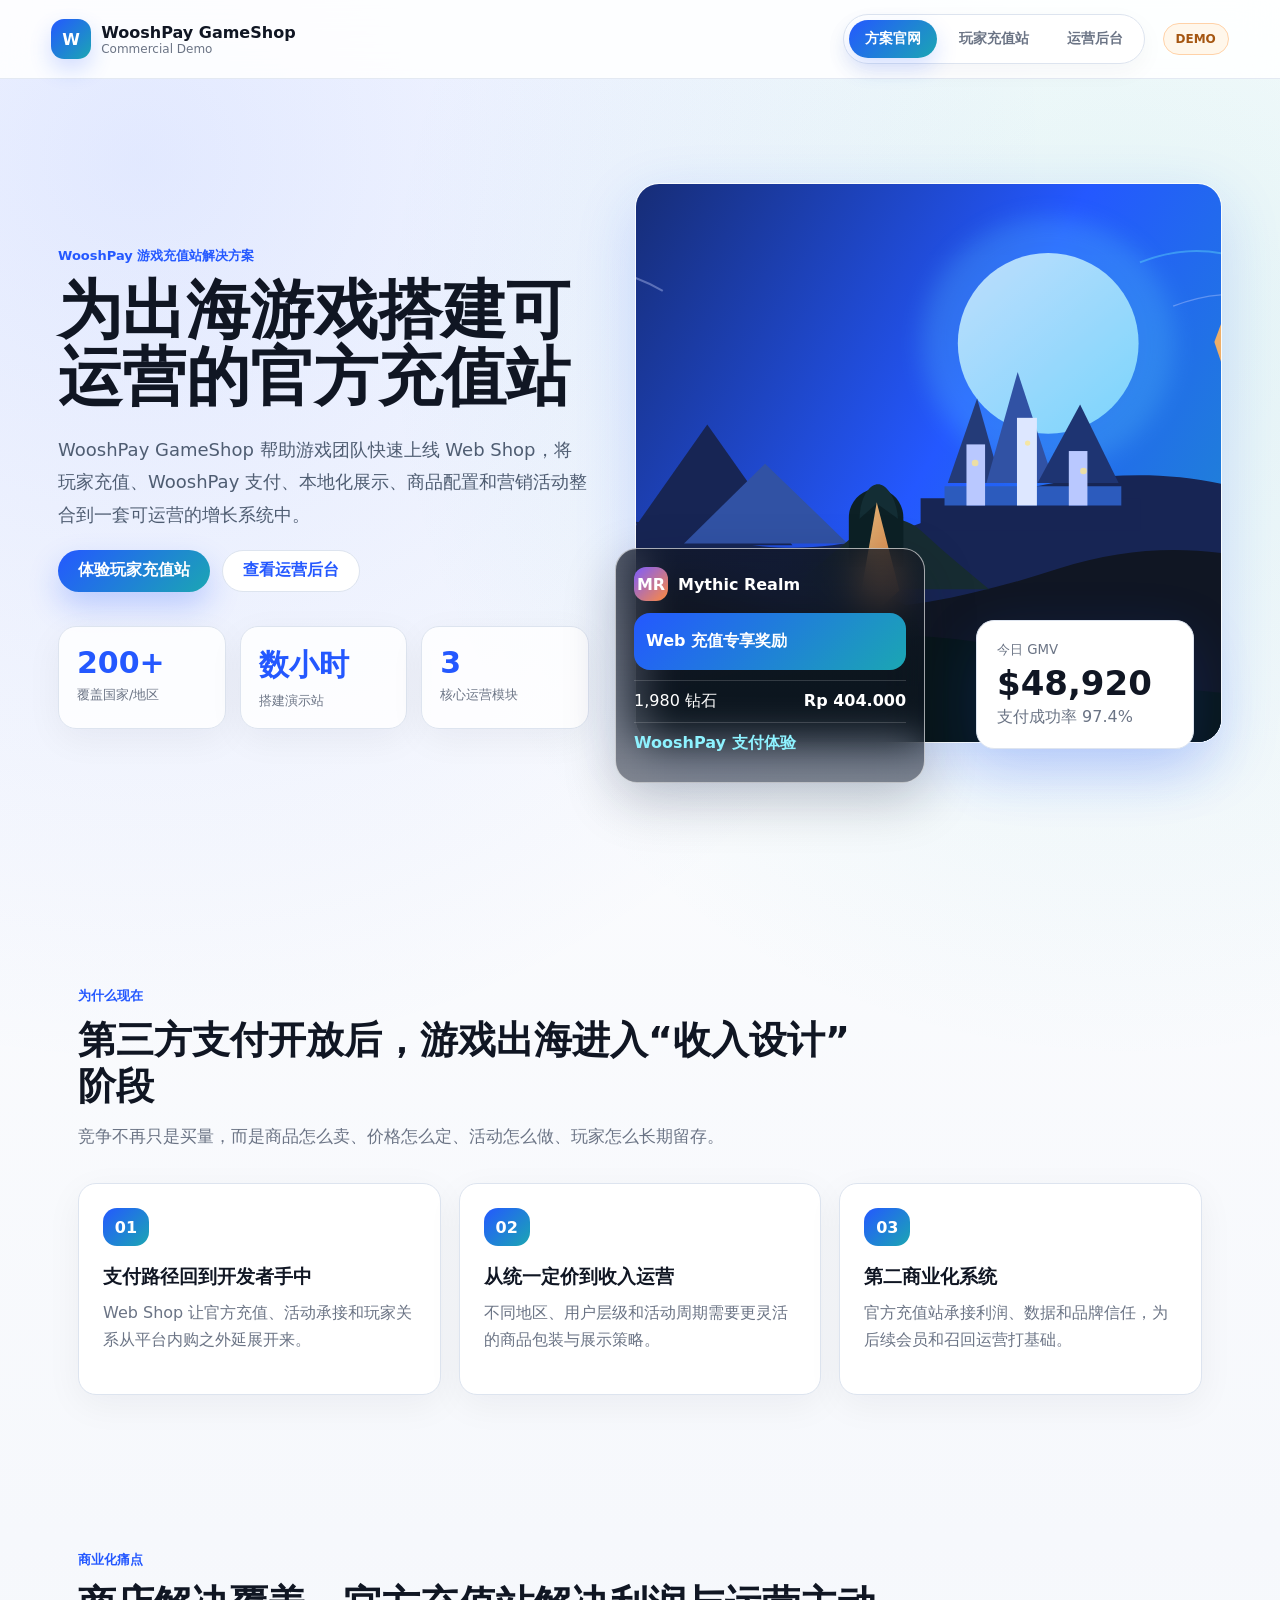
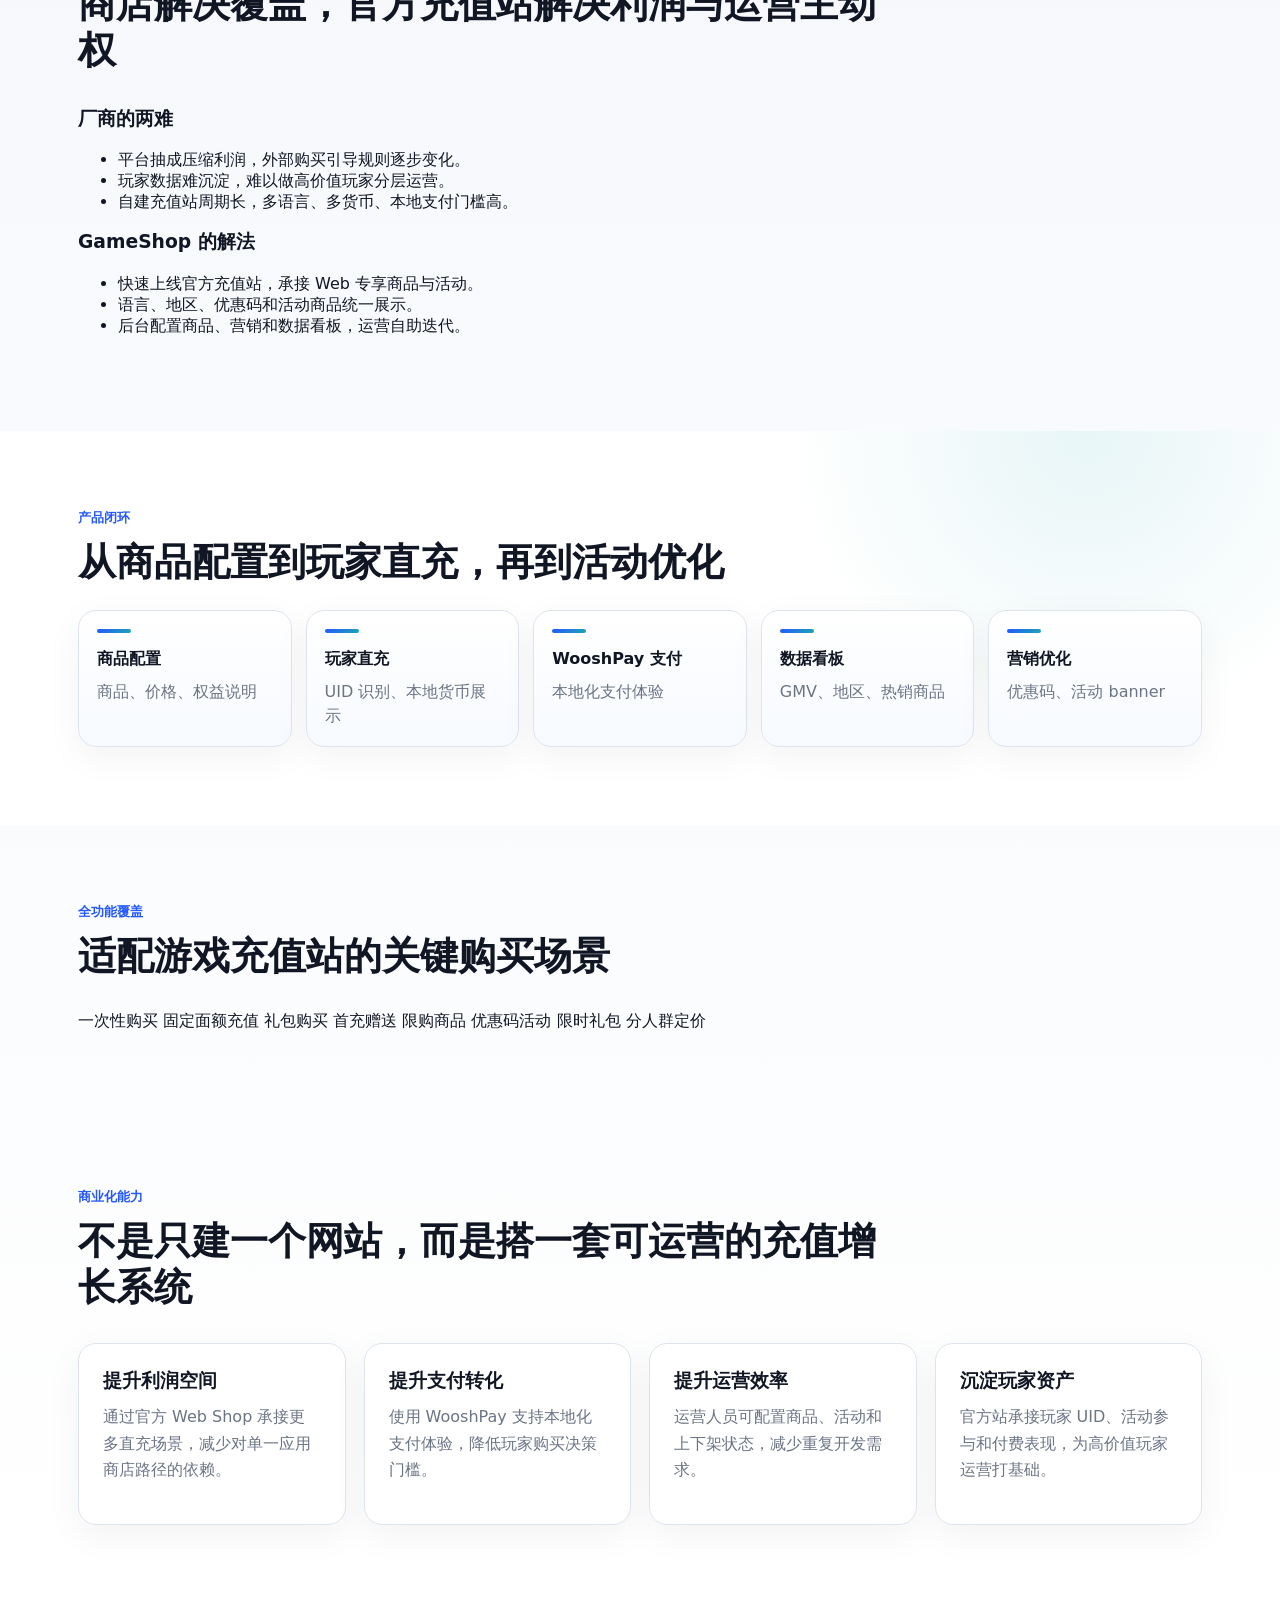
==== index.html @ 9de892be "优化充值站登录结算与后台排版" ====
<!doctype html>
<html lang="zh-CN">
  <head>
    <meta charset="utf-8">
    <meta name="viewport" content="width=device-width, initial-scale=1">
    <title>WooshPay GameShop 商业化 Demo</title>
    <link rel="stylesheet" href="./styles.css?v=lite-v4">
  </head>
  <body>
    <header class="topbar">
      <a class="brand" href="#home" data-view-link="home" aria-label="WooshPay GameShop">
        <span class="brand-mark">W</span>
        <span>
          <strong>WooshPay GameShop</strong>
          <small>Commercial Demo</small>
        </span>
      </a>
      <nav class="main-nav" aria-label="主导航">
        <a href="#home" data-view-link="home">方案官网</a>
        <a href="#shop" data-view-link="shop">玩家充值站</a>
        <a href="#admin" data-view-link="admin">运营后台</a>
      </nav>
      <span class="demo-badge">DEMO</span>
    </header>

    <main>
      <section id="view-home" class="view is-active" aria-labelledby="home-title">
        <section class="hero">
          <div class="hero-copy">
            <p class="eyebrow">WooshPay 游戏充值站解决方案</p>
            <h1 id="home-title">为出海游戏搭建可运营的官方充值站</h1>
            <p class="lead">WooshPay GameShop 帮助游戏团队快速上线 Web Shop，将玩家充值、WooshPay 支付、本地化展示、商品配置和营销活动整合到一套可运营的增长系统中。</p>
            <div class="hero-actions">
              <a class="primary-btn" href="#shop" data-view-link="shop">体验玩家充值站</a>
              <a class="secondary-btn" href="#admin" data-view-link="admin">查看运营后台</a>
            </div>
            <div class="metric-row" aria-label="关键指标">
              <div><strong>200+</strong><span>覆盖国家/地区</span></div>
              <div><strong>数小时</strong><span>搭建演示站</span></div>
              <div><strong>3</strong><span>核心运营模块</span></div>
            </div>
          </div>
          <div class="hero-visual" aria-label="产品预览">
            <img src="./assets/mythic-realm.svg" alt="Mythic Realm 游戏视觉">
            <div class="preview-web-panel">
              <div class="mini-head">
                <span>MR</span>
                <strong>Mythic Realm</strong>
              </div>
              <div class="mini-banner">Web 充值专享奖励</div>
              <div class="mini-product">
                <span>1,980 钻石</span>
                <strong>Rp 404.000</strong>
              </div>
              <div class="mini-pay">WooshPay 支付体验</div>
            </div>
            <div class="preview-panel">
              <small>今日 GMV</small>
              <strong>$48,920</strong>
              <span>支付成功率 97.4%</span>
            </div>
          </div>
        </section>

        <section class="section">
          <div class="section-heading">
            <p class="eyebrow">为什么现在</p>
            <h2>第三方支付开放后，游戏出海进入“收入设计”阶段</h2>
            <p>竞争不再只是买量，而是商品怎么卖、价格怎么定、活动怎么做、玩家怎么长期留存。</p>
          </div>
          <div class="insight-grid">
            <article>
              <span class="icon-box">01</span>
              <h3>支付路径回到开发者手中</h3>
              <p>Web Shop 让官方充值、活动承接和玩家关系从平台内购之外延展开来。</p>
            </article>
            <article>
              <span class="icon-box">02</span>
              <h3>从统一定价到收入运营</h3>
              <p>不同地区、用户层级和活动周期需要更灵活的商品包装与展示策略。</p>
            </article>
            <article>
              <span class="icon-box">03</span>
              <h3>第二商业化系统</h3>
              <p>官方充值站承接利润、数据和品牌信任，为后续会员和召回运营打基础。</p>
            </article>
          </div>
        </section>

        <section class="section problem-solution">
          <div class="section-heading">
            <p class="eyebrow">商业化痛点</p>
            <h2>商店解决覆盖，官方充值站解决利润与运营主动权</h2>
          </div>
          <div class="two-col-list">
            <article>
              <h3>厂商的两难</h3>
              <ul>
                <li>平台抽成压缩利润，外部购买引导规则逐步变化。</li>
                <li>玩家数据难沉淀，难以做高价值玩家分层运营。</li>
                <li>自建充值站周期长，多语言、多货币、本地支付门槛高。</li>
              </ul>
            </article>
            <article>
              <h3>GameShop 的解法</h3>
              <ul>
                <li>快速上线官方充值站，承接 Web 专享商品与活动。</li>
                <li>语言、地区、优惠码和活动商品统一展示。</li>
                <li>后台配置商品、营销和数据看板，运营自助迭代。</li>
              </ul>
            </article>
          </div>
        </section>

        <section class="section band">
          <div class="section-heading compact">
            <p class="eyebrow">产品闭环</p>
            <h2>从商品配置到玩家直充，再到活动优化</h2>
          </div>
          <div class="loop">
            <div><strong>商品配置</strong><span>商品、价格、权益说明</span></div>
            <div><strong>玩家直充</strong><span>UID 识别、本地货币展示</span></div>
            <div><strong>WooshPay 支付</strong><span>本地化支付体验</span></div>
            <div><strong>数据看板</strong><span>GMV、地区、热销商品</span></div>
            <div><strong>营销优化</strong><span>优惠码、活动 banner</span></div>
          </div>
        </section>

        <section class="section">
          <div class="section-heading">
            <p class="eyebrow">全功能覆盖</p>
            <h2>适配游戏充值站的关键购买场景</h2>
          </div>
          <div class="scenario-grid">
            <span>一次性购买</span>
            <span>固定面额充值</span>
            <span>礼包购买</span>
            <span>首充赠送</span>
            <span>限购商品</span>
            <span>优惠码活动</span>
            <span>限时礼包</span>
            <span>分人群定价</span>
          </div>
        </section>

        <section class="section">
          <div class="section-heading">
            <p class="eyebrow">商业化能力</p>
            <h2>不是只建一个网站，而是搭一套可运营的充值增长系统</h2>
          </div>
          <div class="capability-grid">
            <article>
              <h3>提升利润空间</h3>
              <p>通过官方 Web Shop 承接更多直充场景，减少对单一应用商店路径的依赖。</p>
            </article>
            <article>
              <h3>提升支付转化</h3>
              <p>使用 WooshPay 支持本地化支付体验，降低玩家购买决策门槛。</p>
            </article>
            <article>
              <h3>提升运营效率</h3>
              <p>运营人员可配置商品、活动和上下架状态，减少重复开发需求。</p>
            </article>
            <article>
              <h3>沉淀玩家资产</h3>
              <p>官方站承接玩家 UID、活动参与和付费表现，为高价值玩家运营打基础。</p>
            </article>
          </div>
        </section>
      </section>

      <section id="view-shop" class="view" aria-labelledby="shop-title">
        <section class="shop-stage web-shop-stage">
          <div class="web-shop">
            <header class="shop-top web-shop-top">
              <div class="game-id">
                <span>MR</span>
                <div><strong>Mythic Realm</strong><small>官方充值中心 · Official Store</small></div>
              </div>
              <div class="shop-controls" aria-label="充值站设置">
                <label>
                  <span>语言</span>
                  <select id="language-select" aria-label="language">
                    <option value="en">English</option>
                    <option value="zh">简体中文</option>
                    <option value="th">ภาษาไทย</option>
                    <option value="ar">العربية</option>
                    <option value="es">Español</option>
                    <option value="pt">Português</option>
                  </select>
                </label>
                <label>
                  <span>国家/地区</span>
                  <select id="region-select" aria-label="region">
                    <option value="US">🇺🇸 United States · USD</option>
                    <option value="BR">🇧🇷 Brazil · BRL</option>
                    <option value="ID">🇮🇩 Indonesia · IDR</option>
                    <option value="SA">🇸🇦 Saudi Arabia · SAR</option>
                    <option value="TH">🇹🇭 Thailand · THB</option>
                    <option value="EU">🇪🇺 Germany (EU) · EUR</option>
                  </select>
                </label>
              </div>
              <button class="login-button" type="button" id="login-button">玩家登录</button>
            </header>

            <div class="shop-layout">
              <div class="shop-main">
                <section class="game-banner web-game-banner">
                  <img src="./assets/mythic-realm.svg" alt="Mythic Realm 活动视觉">
                  <div>
                    <span>WEB EXCLUSIVE</span>
                    <h1 id="shop-title">官方充值站，支持当地货币与充值好礼</h1>
                    <p>选择国家后自动展示当地货币，使用 WooshPay 完成支付，固定充值档位、首充赠送和限时礼包统一结算。</p>
                  </div>
                </section>

                <section class="shop-value-strip" aria-label="充值站能力">
                  <div>
                    <strong>当地货币展示</strong>
                    <span id="pricing-note">ID · IDR</span>
                  </div>
                  <div>
                    <strong>精选商品包装</strong>
                    <span>固定面额 · 首充赠送 · 限时礼包</span>
                  </div>
                  <div>
                    <strong>WooshPay Checkout</strong>
                    <span>优惠码与订单摘要实时联动</span>
                  </div>
                </section>

                <section class="catalog-section catalog-section-lite">
                  <div class="shop-section-head">
                    <div>
                      <h2>精选充值商品</h2>
                      <p>先展示最适合商业化验证的商品类型：固定面额充值、首充赠送和限时礼包。</p>
                    </div>
                    <span>国家切换后价格实时换算</span>
                  </div>
                  <div id="shop-products" class="catalog-groups"></div>
                </section>
              </div>

              <aside class="checkout-sidebar">
                <section class="player-panel" aria-label="玩家信息">
                  <div class="shop-section-head">
                    <h2>玩家 ID / 游戏 UID</h2>
                    <span id="player-status">未登录</span>
                  </div>
                  <div class="player-row">
                    <input id="uid" value="MR-2048-7761" aria-label="玩家 ID / 游戏 UID">
                    <button type="button" id="sidebar-login-button">登录</button>
                  </div>
                  <p>登录后再进入结算，玩家 UID 用于游戏侧发货和订单归因。</p>
                </section>

                <section class="coupon-panel" aria-label="优惠码">
                  <div class="shop-section-head">
                    <h2>优惠码</h2>
                    <span id="coupon-status">WOOSH10 可用</span>
                  </div>
                  <div class="coupon-row">
                    <input id="coupon-code" value="WOOSH10" aria-label="优惠码">
                    <button type="button" id="apply-coupon">应用</button>
                  </div>
                  <div class="coupon-chips" id="coupon-chips"></div>
                </section>

                <section class="redeem-panel" aria-label="兑换码 / 充值卡">
                  <div class="shop-section-head">
                    <h2>兑换码 / 充值卡</h2>
                    <span id="redeem-status">可选</span>
                  </div>
                  <div class="redeem-row">
                    <input id="redeem-code" value="" placeholder="GIFT300 / VIP7 / SKIN2026" aria-label="兑换码 / 充值卡">
                    <button type="button" id="apply-redeem">立即兑换</button>
                  </div>
                  <p id="redeem-message">兑换码独立发放权益，不影响当前订单折扣。</p>
                </section>

                <section class="checkout-box">
                  <div class="checkout-title">
                    <h2>订单摘要</h2>
                    <span>Powered by WooshPay</span>
                  </div>
                  <div class="checkout-summary" aria-label="订单摘要">
                    <p><span>当前商品</span><strong id="summary-product">600 钻石</strong></p>
                    <p><span>商品金额</span><strong id="summary-subtotal">Rp 135.000</strong></p>
                    <p><span>活动优惠</span><strong id="summary-discount">- Rp 13.500</strong></p>
                    <p class="summary-total"><span>应付金额</span><strong id="summary-total">Rp 121.500</strong></p>
                  </div>
                  <button class="pay-now-button" type="button" id="pay-button">Buy Now</button>
                  <p>由 WooshPay 提供支付体验，到账权益以游戏侧发放结果为准。</p>
                </section>

                <section class="shop-notes web-shop-notes">
                  <p class="eyebrow">Global Web Shop</p>
                  <ul class="clean-list">
                    <li><strong>语言展示：</strong>语言切换用于演示本地化入口，不影响支付流程。</li>
                    <li><strong>地区与货币：</strong>国家/地区决定商品与订单摘要中的展示货币。</li>
                    <li><strong>权益发放：</strong>实际到账以游戏侧商品体系或发货接口为准。</li>
                  </ul>
                </section>
              </aside>
            </div>
          </div>
        </section>
      </section>

      <section id="view-admin" class="view" aria-labelledby="admin-title">
        <section class="console">
          <aside class="console-nav">
            <p>Operations</p>
            <button type="button" class="is-active" data-admin-tab="dashboard">数据看板</button>
            <button type="button" data-admin-tab="products">商品</button>
            <button type="button" data-admin-tab="marketing">营销中心</button>
          </aside>
          <div class="console-main">
            <header class="console-head">
              <div>
                <h1 id="admin-title">WooshPay GameShop Console</h1>
                <p>Mythic Realm · 官方充值站 · 零代码运营</p>
              </div>
              <span class="status-dot">系统正常</span>
            </header>

            <section class="admin-tab is-active" data-admin-panel="dashboard">
              <div class="kpi-grid">
                <article><span>今日流水 GMV</span><strong id="kpi-gmv">$48,920</strong><small id="kpi-gmv-note">含当前模拟订单</small></article>
                <article><span>今日订单数</span><strong id="kpi-orders">3,184</strong><small>玩家直充订单</small></article>
                <article><span>支付成功率</span><strong id="kpi-success">97.4%</strong><small>WooshPay 体验</small></article>
                <article><span>ARPPU</span><strong id="kpi-arppu">$15.36</strong><small>近 24 小时</small></article>
              </div>
              <div class="dashboard-grid">
                <article class="chart-card">
                  <div class="card-title-row">
                    <h3>近 7 日流水趋势</h3>
                    <span>单位：USD</span>
                  </div>
                  <div class="bar-chart" id="revenue-chart" aria-label="近 7 日流水趋势"></div>
                  <div class="revenue-summary" id="revenue-summary" aria-label="近 7 日流水摘要"></div>
                  <p class="chart-caption">横轴为自然日，纵轴为当日流水规模。</p>
                </article>
                <article class="chart-card">
                  <h3>地区流水占比</h3>
                  <div class="region-list" id="region-list"></div>
                </article>
                <article class="chart-card">
                  <h3>热销商品</h3>
                  <div class="data-table compact-table" id="top-products" aria-label="热销商品"></div>
                </article>
                <article class="chart-card">
                  <h3>支付成功率监控</h3>
                  <div class="data-table success-table" id="success-monitor" aria-label="支付成功率监控"></div>
                </article>
              </div>
              <article class="chart-card order-feed">
                <h3>最近订单</h3>
                <div id="order-feed"></div>
              </article>
            </section>

            <section class="admin-tab" data-admin-panel="products">
              <div class="panel-title">
                <div>
                  <h2>商品</h2>
                  <p>配置玩家充值站展示的商品、价格、权益说明和上下架状态。</p>
                </div>
                <button class="primary-btn small" type="button" id="add-product">添加商品</button>
              </div>
              <div class="product-admin">
                <div class="product-table" role="table" aria-label="商品列表">
                  <div class="table-row table-head" role="row">
                    <span>商品</span><span>价格与赠送</span><span>权益与发放</span><span>销量</span><span>状态</span><span>操作</span>
                  </div>
                  <div id="product-rows"></div>
                </div>
                <aside class="edit-panel">
                  <p class="eyebrow">商品详情</p>
                  <h3 id="detail-name">600 钻石</h3>
                  <div class="field-grid">
                    <label>展示价格<input id="edit-price" value="$9.99" aria-label="展示价格"></label>
                    <label>商品类型<input id="edit-type" value="钻石" aria-label="商品类型"></label>
                    <label>赠送<input id="edit-bonus" value="额外 +50%" aria-label="赠送"></label>
                    <label>发放方式<input id="edit-delivery" value="游戏侧发货 / API 回调" aria-label="发放方式"></label>
                    <label class="wide">权益说明<input id="benefit-input" value="600 crystals + bonus 50%" aria-label="权益说明"></label>
                  </div>
                  <p class="logic-note">权益说明可在充值站展示；实际发放结果以游戏侧商品体系或发货接口为准。</p>
                  <div class="panel-actions">
                    <button type="button" id="save-product">保存修改</button>
                    <button type="button" id="preview-product">预览玩家站</button>
                    <button type="button" id="toggle-product-status">下架</button>
                  </div>
                </aside>
              </div>
            </section>

            <section class="admin-tab" data-admin-panel="marketing">
              <div class="panel-title">
                <div>
                  <h2>营销中心</h2>
                  <p>管理充值活动、优惠码和活动 Banner。</p>
                </div>
                <button class="primary-btn small" type="button">新建活动</button>
              </div>
              <div class="marketing-grid" id="marketing-grid">
              </div>
              <div class="banner-queue">
                <h3>充值站 Banner 队列</h3>
                <div><span>Web 充值专享奖励</span><b>主推</b></div>
                <div><span>新用户首充 5 折</span><b>次位</b></div>
                <div><span>限时礼包返场</span><b>备用</b></div>
              </div>
            </section>
          </div>
        </section>
      </section>
    </main>

    <div class="product-modal" id="product-modal" aria-hidden="true">
      <div class="modal-panel" role="dialog" aria-modal="true" aria-labelledby="modal-title">
        <button class="close-modal" type="button" aria-label="关闭">×</button>
        <h2 id="modal-title">添加商品</h2>
        <div class="field-grid">
          <label>商品名称<input id="new-product-name" value="新节日礼包" aria-label="商品名称"></label>
          <label>展示价格<input id="new-product-price" value="$19.99" aria-label="展示价格"></label>
          <label>商品类型<input id="new-product-type" value="限时礼包" aria-label="商品类型"></label>
          <label>活动标签<input id="new-product-tag" value="限时" aria-label="活动标签"></label>
          <label class="wide">权益说明<input id="new-product-benefit" value="1,980 💎 + 限定头像框" aria-label="权益说明"></label>
          <label class="wide">发放方式<input id="new-product-delivery" value="游戏侧发货 / API 回调" aria-label="发放方式"></label>
        </div>
        <div class="panel-actions">
          <button type="button" id="save-draft-product">保存草稿</button>
          <button class="primary-btn small" type="button" id="publish-product">上架商品</button>
        </div>
      </div>
    </div>

    <div class="product-modal" id="login-modal" aria-hidden="true">
      <div class="modal-panel login-panel" role="dialog" aria-modal="true" aria-labelledby="login-title">
        <button class="close-modal" type="button" aria-label="关闭" data-close-login>×</button>
        <p class="eyebrow">Player Login</p>
        <h2 id="login-title">登录后继续充值</h2>
        <p class="modal-copy">使用邮箱、手机号或游戏账号完成演示登录；当前版本不连接真实账号系统。</p>
        <label class="login-field">账号
          <input id="login-account" value="player@mythicrealm.com" aria-label="玩家登录账号">
        </label>
        <div class="panel-actions">
          <button type="button" data-close-login>稍后再说</button>
          <button class="primary-btn small" type="button" id="confirm-login">登录并继续</button>
        </div>
      </div>
    </div>

    <div class="product-modal" id="checkout-modal" aria-hidden="true">
      <div class="modal-panel checkout-modal-panel" role="dialog" aria-modal="true" aria-labelledby="checkout-title">
        <button class="close-modal" type="button" aria-label="关闭" data-close-checkout>×</button>
        <p class="eyebrow">WooshPay Checkout</p>
        <h2 id="checkout-title">去结算</h2>
        <div class="checkout-modal-summary">
          <p><span>充值商品</span><strong id="modal-product">980 💎</strong></p>
          <p><span>商品金额</span><strong id="modal-subtotal">$14.99</strong></p>
          <p><span>优惠码</span><strong id="modal-coupon">WOOSH10 · -10%</strong></p>
          <p><span>应付金额</span><strong id="modal-total">$13.49</strong></p>
        </div>
        <div class="payment-head">
          <span id="modal-market">请选择支付方式 · Indonesia</span>
          <strong>成功率实时参考</strong>
        </div>
        <div class="payment-methods" id="payment-methods" aria-label="支付方式"></div>
        <button class="pay-confirm-button" type="button" id="confirm-payment">立即支付</button>
        <p class="secure-note">🔒 256 位加密安全支付 · Powered by WooshPay</p>
      </div>
    </div>

    <div class="product-modal" id="payment-modal" aria-hidden="true">
      <div class="modal-panel receipt-panel" role="dialog" aria-modal="true" aria-labelledby="payment-title">
        <button class="close-modal" type="button" aria-label="关闭" data-close-payment>×</button>
        <p class="eyebrow">WooshPay Checkout</p>
        <h2 id="payment-title">支付成功</h2>
        <div class="receipt-lines">
          <p><span>订单号</span><strong id="receipt-id">WP-0000</strong></p>
          <p><span>玩家 UID</span><strong id="receipt-uid">MR-2048-7761</strong></p>
          <p><span>充值商品</span><strong id="receipt-product">600 钻石</strong></p>
          <p><span>支付金额</span><strong id="receipt-total">Rp 121.500</strong></p>
          <p><span>到账说明</span><strong id="receipt-benefit">游戏侧发货 / API 回调</strong></p>
        </div>
        <div class="panel-actions">
          <button type="button" data-close-payment>继续逛逛</button>
          <button class="primary-btn small" type="button" id="receipt-admin">查看后台数据</button>
        </div>
      </div>
    </div>
    <script src="./script.js?v=lite-v4"></script>
  </body>
</html>
---- styles.css ----
:root {
  --ink: #101623;
  --muted: #6b7485;
  --subtle: #8b95a7;
  --line: #dde4ef;
  --page: #f6f8fc;
  --paper: #ffffff;
  --blue: #2458ff;
  --cyan: #1ba6b3;
  --violet: #5b5ff7;
  --orange: #ff8a3d;
  --green: #18b476;
  --danger: #ed6a5f;
  --blue-soft: #eef4ff;
  --cyan-soft: #e9f9fb;
  --orange-soft: #fff3e7;
  --radius: 18px;
  --radius-sm: 14px;
  --shadow: 0 10px 36px rgba(18, 28, 45, 0.05);
  --shadow-strong: 0 20px 60px rgba(36, 88, 255, 0.18);
  --gradient: linear-gradient(135deg, var(--blue), var(--cyan));
}

* {
  box-sizing: border-box;
}

html {
  min-width: 320px;
  background:
    radial-gradient(circle at 11% 5%, rgba(36, 88, 255, 0.13), transparent 28%),
    radial-gradient(circle at 88% 10%, rgba(27, 166, 179, 0.12), transparent 24%),
    linear-gradient(180deg, #ffffff 0%, var(--page) 48%, #ffffff 100%);
}

body {
  margin: 0;
  color: var(--ink);
  background: transparent;
  font-family: Inter, ui-sans-serif, system-ui, -apple-system, BlinkMacSystemFont, "Segoe UI", "PingFang SC", "Microsoft YaHei", sans-serif;
  letter-spacing: 0;
}

a {
  color: inherit;
  text-decoration: none;
}

button,
input {
  font: inherit;
  letter-spacing: 0;
}

button {
  cursor: pointer;
}

button:focus-visible,
a:focus-visible,
input:focus-visible {
  outline: 3px solid rgba(36, 88, 255, 0.24);
  outline-offset: 2px;
}

.topbar {
  position: sticky;
  top: 0;
  z-index: 20;
  display: grid;
  grid-template-columns: minmax(210px, 1fr) auto auto;
  gap: 18px;
  align-items: center;
  padding: 14px clamp(18px, 4vw, 54px);
  border-bottom: 1px solid rgba(221, 228, 239, 0.8);
  background: rgba(255, 255, 255, 0.88);
  backdrop-filter: blur(18px);
}

.brand {
  display: inline-flex;
  align-items: center;
  gap: 10px;
  min-width: 0;
}

.brand-mark {
  display: grid;
  width: 40px;
  height: 40px;
  place-items: center;
  border-radius: 13px;
  color: #fff;
  background: var(--gradient);
  font-weight: 900;
  box-shadow: 0 10px 22px rgba(36, 88, 255, 0.2);
}

.brand strong,
.brand small {
  display: block;
  white-space: nowrap;
}

.brand small {
  color: var(--muted);
  font-size: 12px;
}

.main-nav {
  display: flex;
  gap: 6px;
  align-items: center;
  padding: 5px;
  border: 1px solid var(--line);
  border-radius: 999px;
  background: #fff;
  box-shadow: 0 8px 24px rgba(18, 28, 45, 0.04);
}

.main-nav a {
  padding: 10px 16px;
  border-radius: 999px;
  color: var(--muted);
  font-size: 14px;
  font-weight: 700;
  white-space: nowrap;
  transition: color 160ms ease, background 160ms ease, transform 160ms ease;
}

.main-nav a:hover {
  color: var(--blue);
  background: var(--blue-soft);
}

.main-nav a.is-active {
  color: #fff;
  background: var(--gradient);
  box-shadow: 0 10px 22px rgba(36, 88, 255, 0.18);
}

.demo-badge {
  justify-self: end;
  padding: 8px 12px;
  border: 1px solid #ffd2a8;
  border-radius: 999px;
  color: #a55611;
  background: #fff7eb;
  font-size: 12px;
  font-weight: 900;
}

.view {
  display: none;
}

.view.is-active {
  display: block;
}

h1,
h2,
h3,
p {
  margin-top: 0;
}

.eyebrow {
  margin: 0 0 12px;
  color: var(--blue);
  font-size: 13px;
  font-weight: 900;
}

.hero {
  display: grid;
  grid-template-columns: minmax(0, 0.95fr) minmax(430px, 1.05fr);
  gap: 46px;
  align-items: center;
  max-width: 1220px;
  min-height: calc(100vh - 70px);
  margin: 0 auto;
  padding: 62px 28px 74px;
}

.hero h1 {
  max-width: 720px;
  margin-bottom: 22px;
  font-size: 64px;
  line-height: 1.05;
}

.lead {
  max-width: 650px;
  color: #4f5d72;
  font-size: 18px;
  line-height: 1.82;
}

.hero-actions,
.panel-actions {
  display: flex;
  flex-wrap: wrap;
  gap: 12px;
  align-items: center;
}

.primary-btn,
.secondary-btn,
.panel-actions button,
.shop-top button,
.checkout-box button,
.shop-controls select,
.coupon-row button,
.coupon-chips button,
.console-nav button,
.table-row,
.close-modal {
  transition: transform 160ms ease, box-shadow 160ms ease, border-color 160ms ease, background 160ms ease, color 160ms ease;
}

.primary-btn,
.secondary-btn,
.panel-actions button,
.shop-top button,
.checkout-box button,
.coupon-row button,
.coupon-chips button,
.console-nav button {
  min-height: 42px;
  border-radius: 999px;
  font-weight: 850;
}

.primary-btn {
  display: inline-flex;
  align-items: center;
  justify-content: center;
  padding: 0 20px;
  border: 0;
  color: #fff;
  background: var(--gradient);
  box-shadow: 0 14px 30px rgba(36, 88, 255, 0.25);
}

.secondary-btn {
  display: inline-flex;
  align-items: center;
  justify-content: center;
  padding: 0 20px;
  border: 1px solid var(--line);
  color: var(--blue);
  background: #fff;
}

.primary-btn:hover,
.secondary-btn:hover,
.panel-actions button:hover,
.shop-top button:hover,
.checkout-box button:hover,
.coupon-row button:hover,
.coupon-chips button:hover,
.console-nav button:hover,
.table-row:hover,
.close-modal:hover,
.insight-grid article:hover,
.capability-grid article:hover,
.loop div:hover,
.kpi-grid article:hover,
.chart-card:hover,
.marketing-grid article:hover,
.banner-queue div:hover {
  transform: translateY(-1px);
}

.primary-btn.small {
  min-height: 38px;
  padding: 0 16px;
  font-size: 14px;
}

.metric-row {
  display: grid;
  grid-template-columns: repeat(3, minmax(0, 1fr));
  gap: 14px;
  margin-top: 34px;
}

.metric-row div {
  padding: 18px;
  border: 1px solid var(--line);
  border-radius: var(--radius);
  background: rgba(255, 255, 255, 0.84);
  box-shadow: var(--shadow);
}

.metric-row strong {
  display: block;
  margin-bottom: 4px;
  color: var(--blue);
  font-size: 30px;
}

.metric-row span {
  color: var(--muted);
  font-size: 13px;
}

.hero-visual {
  position: relative;
  min-height: 610px;
}

.hero-visual > img {
  width: 100%;
  height: 560px;
  object-fit: cover;
  border: 1px solid rgba(255, 255, 255, 0.72);
  border-radius: 24px;
  box-shadow: var(--shadow-strong);
}

.mini-head {
  display: flex;
  gap: 10px;
  align-items: center;
  margin-bottom: 12px;
}

.mini-head span {
  display: grid;
  width: 34px;
  height: 34px;
  place-items: center;
  border-radius: 12px;
  background: linear-gradient(135deg, #7c5cff, #ff8a3d);
  font-weight: 900;
}

.mini-banner {
  margin-bottom: 10px;
  padding: 18px 12px;
  border-radius: 16px;
  background: var(--gradient);
  font-weight: 900;
}

.mini-product,
.mini-pay {
  display: flex;
  justify-content: space-between;
  padding: 10px 0;
  border-top: 1px solid rgba(255, 255, 255, 0.16);
}

.mini-pay {
  color: #8ef2ff;
  font-weight: 900;
}

.preview-panel {
  position: absolute;
  right: 28px;
  bottom: 44px;
  display: grid;
  gap: 4px;
  min-width: 218px;
  padding: 20px;
  border: 1px solid var(--line);
  border-radius: var(--radius);
  background: #fff;
  box-shadow: var(--shadow-strong);
}

.preview-panel small,
.preview-panel span {
  color: var(--muted);
}

.preview-panel strong {
  font-size: 34px;
}

.section {
  max-width: 1180px;
  margin: 0 auto;
  padding: 78px 28px;
}

.section.band {
  max-width: none;
  background:
    radial-gradient(circle at 85% 0%, rgba(27, 166, 179, 0.1), transparent 26%),
    #fff;
}

.section.band > * {
  max-width: 1124px;
  margin-right: auto;
  margin-left: auto;
}

.section-heading {
  max-width: 800px;
  margin-bottom: 32px;
}

.section-heading.compact {
  margin-bottom: 24px;
}

.section-heading h2 {
  margin-bottom: 12px;
  font-size: 38px;
  line-height: 1.22;
}

.section-heading p:not(.eyebrow) {
  color: var(--muted);
  font-size: 17px;
  line-height: 1.74;
}

.insight-grid,
.capability-grid {
  display: grid;
  grid-template-columns: repeat(3, minmax(0, 1fr));
  gap: 18px;
}

.capability-grid {
  grid-template-columns: repeat(4, minmax(0, 1fr));
}

.insight-grid article,
.capability-grid article,
.chart-card,
.kpi-grid article,
.marketing-grid article,
.banner-queue,
.edit-panel,
.signal-card {
  border: 1px solid var(--line);
  border-radius: var(--radius);
  background: #fff;
  box-shadow: var(--shadow);
}

.insight-grid article,
.capability-grid article {
  padding: 24px;
  cursor: pointer;
  transition: transform 160ms ease, box-shadow 160ms ease, border-color 160ms ease;
}

.insight-grid article.is-picked,
.capability-grid article.is-picked,
.loop div.is-picked,
.kpi-grid article.is-picked,
.chart-card.is-picked,
.marketing-grid article.is-picked,
.banner-queue div.is-picked {
  border-color: #bed0ff;
  box-shadow: 0 0 0 4px rgba(36, 88, 255, 0.09), var(--shadow);
}

.icon-box {
  display: grid;
  width: 46px;
  height: 38px;
  place-items: center;
  margin-bottom: 18px;
  border-radius: 14px;
  color: #fff;
  background: var(--gradient);
  font-weight: 900;
}

.insight-grid h3,
.capability-grid h3 {
  margin-bottom: 10px;
}

.insight-grid p,
.capability-grid p {
  color: var(--muted);
  line-height: 1.68;
}

.loop {
  display: grid;
  grid-template-columns: repeat(5, minmax(0, 1fr));
  gap: 14px;
}

.loop div {
  min-height: 130px;
  padding: 18px;
  border: 1px solid var(--line);
  border-radius: var(--radius);
  background: linear-gradient(180deg, #fff, #f7faff);
  box-shadow: var(--shadow);
  cursor: pointer;
  transition: transform 160ms ease, box-shadow 160ms ease, border-color 160ms ease;
}

.loop div::before {
  display: block;
  width: 34px;
  height: 4px;
  margin-bottom: 16px;
  border-radius: 999px;
  background: var(--gradient);
  content: "";
}

.loop strong,
.loop span {
  display: block;
}

.loop span {
  margin-top: 10px;
  color: var(--muted);
  line-height: 1.5;
}

.shop-stage {
  display: grid;
  grid-template-columns: minmax(360px, 520px) minmax(300px, 420px);
  gap: 44px;
  align-items: center;
  justify-content: center;
  min-height: calc(100vh - 70px);
  padding: 56px 28px;
  background:
    radial-gradient(circle at 10% 7%, rgba(36, 88, 255, 0.16), transparent 26%),
    radial-gradient(circle at 93% 18%, rgba(27, 166, 179, 0.16), transparent 24%),
    linear-gradient(180deg, #ffffff 0%, #f4f7ff 100%);
}

.shop-top {
  display: flex;
  align-items: center;
  justify-content: space-between;
  padding: 18px;
  background: #fff;
}

.game-id {
  display: flex;
  min-width: 0;
  gap: 10px;
  align-items: center;
}

.game-id > span {
  display: grid;
  width: 40px;
  height: 40px;
  place-items: center;
  border-radius: 14px;
  color: #fff;
  background: var(--gradient);
  font-weight: 900;
}

.game-id small {
  display: block;
  color: var(--muted);
}

.shop-top button {
  padding: 0 16px;
  border: 0;
  color: var(--blue);
  background: var(--blue-soft);
}

.shop-controls {
  display: grid;
  grid-template-columns: 0.95fr 1.35fr 1fr;
  gap: 8px;
  padding: 0 18px 14px;
  background: #fff;
}

.shop-controls label {
  display: grid;
  gap: 5px;
  min-width: 0;
  color: var(--muted);
  font-size: 11px;
  font-weight: 900;
}

.shop-controls select {
  width: 100%;
  min-width: 0;
  height: 38px;
  padding: 0 11px;
  border: 1px solid #bed0ff;
  border-radius: 999px;
  color: var(--blue);
  background: var(--blue-soft);
  font-size: 12px;
  font-weight: 800;
}

.game-banner {
  position: relative;
  min-height: 194px;
  color: #fff;
}

.game-banner img {
  position: absolute;
  inset: 0;
  width: 100%;
  height: 100%;
  object-fit: cover;
}

.game-banner::after {
  position: absolute;
  inset: 0;
  content: "";
  background: linear-gradient(90deg, rgba(16, 22, 35, 0.9), rgba(36, 88, 255, 0.28));
}

.game-banner div {
  position: relative;
  z-index: 1;
  max-width: 330px;
  padding: 28px 22px;
}

.game-banner span {
  color: #9df3ff;
  font-size: 12px;
  font-weight: 900;
}

.game-banner h1 {
  margin: 8px 0 8px;
  color: #fff;
  font-size: 28px;
  line-height: 1.18;
}

.game-banner p {
  margin-bottom: 0;
  color: rgba(255, 255, 255, 0.82);
  line-height: 1.55;
}

.trust-strip {
  display: grid;
  grid-template-columns: repeat(3, 1fr);
  gap: 8px;
  padding: 14px 18px 4px;
}

.trust-strip span {
  padding: 10px 8px;
  border-radius: 999px;
  color: var(--blue);
  background: var(--blue-soft);
  text-align: center;
  font-size: 12px;
  font-weight: 900;
}

.coupon-panel {
  margin: 14px 18px 0;
  padding: 14px;
  border: 1px solid var(--line);
  border-radius: 18px;
  background: #fff;
  box-shadow: 0 8px 22px rgba(18, 28, 45, 0.04);
}

.coupon-chips {
  display: grid;
  grid-template-columns: repeat(4, minmax(0, 1fr));
  gap: 8px;
}

.coupon-chips button,
.coupon-row button {
  min-height: 34px;
  border: 1px solid #bed0ff;
  border-radius: 999px;
  color: var(--blue);
  background: var(--blue-soft);
  font-size: 12px;
  font-weight: 900;
}

.coupon-panel .shop-section-head {
  padding: 0 0 10px;
}

.coupon-panel .coupon-row {
  display: grid;
  grid-template-columns: 1fr auto;
  gap: 8px;
  margin-bottom: 10px;
}

.coupon-panel input {
  min-width: 0;
  height: 38px;
  padding: 0 12px;
  border: 1px solid var(--line);
  border-radius: 999px;
  background: #f8fbff;
}

.coupon-chips {
  grid-template-columns: repeat(2, minmax(0, 1fr));
}

.coupon-chips button.is-selected {
  color: #fff;
  background: var(--gradient);
  box-shadow: 0 8px 18px rgba(36, 88, 255, 0.18);
}

.shop-section-head {
  display: flex;
  align-items: end;
  justify-content: space-between;
  padding: 18px 18px 10px;
}

.shop-section-head h2 {
  margin-bottom: 0;
  font-size: 18px;
}

.shop-section-head span {
  color: var(--muted);
  font-size: 12px;
}

.product-token {
  display: grid;
  width: 46px;
  height: 46px;
  place-items: center;
  border-radius: 15px;
  color: #fff;
  background: linear-gradient(135deg, #2458ff, #5b5ff7);
  font-size: 12px;
  font-weight: 900;
}

.checkout-box {
  padding: 16px 18px 22px;
  border-top: 1px solid var(--line);
  background: #fff;
}

.checkout-box label {
  display: block;
  margin-bottom: 8px;
  color: var(--muted);
  font-size: 13px;
  font-weight: 800;
}

.checkout-box div {
  display: grid;
  grid-template-columns: 1fr auto;
  gap: 8px;
}

.checkout-box .coupon-row {
  margin-bottom: 12px;
}

.checkout-box input {
  min-width: 0;
  height: 42px;
  padding: 0 14px;
  border: 1px solid var(--line);
  border-radius: 999px;
  background: #f8fbff;
}

.checkout-box button {
  padding: 0 18px;
  border: 0;
  color: #fff;
  background: var(--gradient);
}

.checkout-box p {
  margin: 10px 0 0;
  color: var(--muted);
  font-size: 12px;
  line-height: 1.5;
}

.checkout-summary {
  display: grid;
  gap: 0;
  margin-top: 14px;
  padding: 12px 14px;
  border: 1px solid var(--line);
  border-radius: 18px;
  background: #f8fbff;
}

.checkout-summary p {
  display: flex;
  justify-content: space-between;
  gap: 12px;
  margin: 0;
  padding: 8px 0;
  border-bottom: 1px solid rgba(221, 228, 239, 0.8);
  font-size: 13px;
}

.checkout-summary p:last-child {
  border-bottom: 0;
}

.checkout-summary strong {
  color: var(--ink);
  text-align: right;
}

.checkout-summary .summary-total {
  font-size: 15px;
}

.checkout-summary .summary-total strong {
  color: var(--blue);
}

.shop-notes h2 {
  margin-bottom: 16px;
  font-size: 36px;
  line-height: 1.22;
}

.clean-list {
  display: grid;
  gap: 12px;
  padding: 0;
  margin: 0;
  list-style: none;
}

.clean-list li {
  padding: 16px;
  border: 1px solid var(--line);
  border-left: 5px solid var(--blue);
  border-radius: var(--radius);
  background: #fff;
  box-shadow: var(--shadow);
  line-height: 1.6;
}

.signal-card {
  margin-top: 18px;
  padding: 20px;
}

.signal-card span,
.signal-card small {
  display: block;
  color: var(--muted);
}

.signal-card strong {
  display: block;
  margin: 8px 0 4px;
  color: var(--blue);
  font-size: 36px;
}

.preview-web-panel {
  position: absolute;
  left: -20px;
  bottom: 10px;
  width: 310px;
  padding: 18px;
  border: 1px solid rgba(255, 255, 255, 0.62);
  border-radius: 22px;
  color: #fff;
  background: linear-gradient(180deg, rgba(16, 22, 35, 0.68), rgba(16, 22, 35, 0.5));
  box-shadow: 0 18px 52px rgba(16, 22, 35, 0.22);
  backdrop-filter: blur(20px);
  pointer-events: none;
}

.web-shop-stage {
  display: block;
  padding: 34px clamp(18px, 4vw, 54px) 54px;
}

.web-shop {
  max-width: 1360px;
  margin: 0 auto;
}

.web-shop-top {
  display: grid;
  grid-template-columns: minmax(230px, auto) minmax(0, 1fr) auto;
  gap: 18px;
  align-items: center;
  margin-bottom: 18px;
  padding: 16px 18px;
  border: 1px solid var(--line);
  border-radius: 24px;
  background: rgba(255, 255, 255, 0.94);
  box-shadow: var(--shadow);
}

.web-shop-top .shop-controls {
  display: grid;
  grid-template-columns: minmax(0, 0.9fr) minmax(0, 1.25fr);
  padding: 0;
  background: transparent;
}

.login-button {
  min-height: 44px;
  padding: 0 18px;
  border: 0;
  border-radius: 999px;
  color: #fff;
  background: var(--gradient);
  font-weight: 900;
  white-space: nowrap;
  box-shadow: 0 14px 28px rgba(36, 88, 255, 0.2);
  transition: transform 160ms ease, box-shadow 160ms ease;
}

.login-button:hover {
  transform: translateY(-1px);
  box-shadow: 0 18px 34px rgba(36, 88, 255, 0.24);
}

.shop-layout {
  display: grid;
  grid-template-columns: minmax(0, 1fr) 370px;
  gap: 18px;
  align-items: start;
}

.shop-main {
  display: grid;
  gap: 16px;
  min-width: 0;
}

.checkout-sidebar {
  position: sticky;
  top: 96px;
  display: grid;
  gap: 16px;
  min-width: 0;
}

.web-game-banner {
  overflow: hidden;
  min-height: 310px;
  border: 1px solid rgba(255, 255, 255, 0.78);
  border-radius: 24px;
  box-shadow: var(--shadow-strong);
}

.web-game-banner div {
  max-width: 660px;
  padding: 44px 40px;
}

.web-game-banner h1 {
  max-width: 620px;
  font-size: 42px;
}

.shop-value-strip {
  display: grid;
  grid-template-columns: repeat(3, minmax(0, 1fr));
  gap: 18px;
  align-items: center;
  padding: 18px;
  border-radius: 22px;
  border: 1px solid var(--line);
  background: #fff;
  box-shadow: var(--shadow);
}

.shop-value-strip div {
  display: grid;
  gap: 6px;
  min-height: 72px;
  padding: 16px;
  border-radius: 18px;
  background: linear-gradient(180deg, #fff, #f8fbff);
}

.shop-value-strip strong {
  color: var(--ink);
}

.shop-value-strip span {
  color: var(--muted);
  font-size: 13px;
  line-height: 1.45;
}

.checkout-sidebar .coupon-panel,
.checkout-sidebar .checkout-box,
.web-shop-notes {
  margin: 0;
  border: 1px solid var(--line);
  border-radius: 22px;
  background: #fff;
  box-shadow: var(--shadow);
}

.web-product-catalog {
  display: grid;
  gap: 18px;
}

.catalog-section {
  overflow: hidden;
  border: 1px solid var(--line);
  border-radius: 22px;
  background: #fff;
  box-shadow: var(--shadow);
}

.catalog-section .shop-section-head {
  align-items: start;
  padding: 18px 18px 12px;
}

.catalog-section .shop-section-head p {
  max-width: 720px;
  margin: 7px 0 0;
  color: var(--muted);
  font-size: 13px;
  line-height: 1.5;
}

.catalog-section-lite .shop-section-head {
  border-bottom: 1px solid var(--line);
}

.catalog-grid {
  display: grid;
  grid-template-columns: repeat(3, minmax(0, 1fr));
  gap: 12px;
  padding: 18px;
}

.catalog-product {
  position: relative;
  display: grid;
  grid-template-columns: 54px minmax(0, 1fr);
  gap: 12px;
  min-height: 166px;
  padding: 16px;
  border: 1px solid var(--line);
  border-radius: 18px;
  color: var(--ink);
  background: linear-gradient(180deg, #fff, #f8fbff);
  text-align: left;
  box-shadow: 0 8px 22px rgba(18, 28, 45, 0.04);
  transition: transform 160ms ease, box-shadow 160ms ease, border-color 160ms ease, background 160ms ease;
}

.catalog-product:hover,
.catalog-product.is-active {
  transform: translateY(-1px);
  border-color: #bed0ff;
  box-shadow: 0 0 0 4px rgba(36, 88, 255, 0.09), 0 14px 28px rgba(36, 88, 255, 0.11);
}

.catalog-product.is-active {
  background: linear-gradient(180deg, #ffffff, #eef4ff);
}

.product-badge {
  position: absolute;
  top: 12px;
  right: 12px;
  max-width: calc(100% - 34px);
  padding: 5px 8px;
  border-radius: 999px;
  color: #fff;
  background: var(--gradient);
  font-size: 10px;
  font-weight: 900;
}

.product-copy {
  display: grid;
  gap: 6px;
  min-width: 0;
  padding-right: 56px;
}

.product-copy strong {
  font-size: 18px;
  line-height: 1.2;
}

.product-copy small,
.product-copy em {
  color: var(--muted);
  font-size: 12px;
  font-style: normal;
  line-height: 1.45;
}

.product-price {
  display: flex;
  grid-column: 1 / -1;
  justify-content: space-between;
  gap: 12px;
  align-items: end;
  padding-top: 12px;
  border-top: 1px solid rgba(221, 228, 239, 0.9);
}

.product-price span {
  display: grid;
  gap: 2px;
}

.product-price small {
  color: var(--subtle);
  text-decoration: line-through;
  font-size: 12px;
}

.product-price b {
  color: var(--blue);
  font-size: 20px;
}

.product-price i {
  padding: 8px 12px;
  border-radius: 999px;
  color: #fff;
  background: var(--gradient);
  font-size: 12px;
  font-style: normal;
  font-weight: 900;
  white-space: nowrap;
}

.checkout-sidebar .coupon-row {
  display: grid;
  grid-template-columns: 1fr auto;
  gap: 8px;
}

.checkout-sidebar input {
  min-width: 0;
  height: 42px;
  padding: 0 14px;
  border: 1px solid var(--line);
  border-radius: 999px;
  background: #f8fbff;
}

.checkout-sidebar .coupon-panel {
  padding: 16px;
}

.checkout-sidebar .coupon-panel .shop-section-head {
  padding: 0 0 12px;
}

.checkout-sidebar .checkout-box {
  padding: 18px;
  border-top: 1px solid var(--line);
}

.checkout-sidebar .checkout-box > div:first-of-type {
  display: grid;
  grid-template-columns: 1fr auto;
  gap: 8px;
}

.checkout-box .checkout-summary {
  display: grid;
  grid-template-columns: 1fr;
}

.web-shop-notes {
  padding: 16px;
}

.web-shop-notes .clean-list {
  gap: 10px;
}

.web-shop-notes .clean-list li {
  padding: 12px;
  box-shadow: none;
}

.console {
  display: grid;
  grid-template-columns: 230px minmax(0, 1fr);
  min-height: calc(100vh - 70px);
  padding: 28px;
  gap: 18px;
  background:
    radial-gradient(circle at 0% 0%, rgba(36, 88, 255, 0.14), transparent 30%),
    radial-gradient(circle at 100% 0%, rgba(27, 166, 179, 0.12), transparent 28%),
    #f6f8fc;
}

.console-nav {
  align-self: start;
  padding: 22px;
  border: 1px solid var(--line);
  border-radius: 22px;
  background: #fff;
  box-shadow: var(--shadow);
}

.console-nav p {
  margin: 0 0 18px;
  color: var(--subtle);
  font-size: 12px;
  font-weight: 900;
}

.console-nav button {
  display: block;
  width: 100%;
  margin-bottom: 10px;
  padding: 0 16px;
  border: 1px solid transparent;
  color: var(--blue);
  background: var(--blue-soft);
  text-align: left;
}

.console-nav button.is-active {
  border-color: #bed0ff;
  color: #fff;
  background: var(--gradient);
  box-shadow: 0 10px 22px rgba(36, 88, 255, 0.18);
}

.console-main {
  min-width: 0;
}

.console-head {
  display: flex;
  justify-content: space-between;
  gap: 18px;
  align-items: start;
  margin-bottom: 22px;
  padding: 26px;
  border-radius: 24px;
  color: #fff;
  background: linear-gradient(135deg, #17203a, #2458ff 62%, #1ba6b3);
  box-shadow: var(--shadow-strong);
}

.console-head h1 {
  margin-bottom: 6px;
  color: #fff;
  font-size: 34px;
}

.console-head p {
  margin-bottom: 0;
  color: rgba(255, 255, 255, 0.72);
}

.status-dot {
  padding: 9px 12px;
  border-radius: 999px;
  color: #0c6b47;
  background: #e4fff0;
  font-size: 13px;
  font-weight: 900;
  white-space: nowrap;
}

.admin-tab {
  display: none;
}

.admin-tab.is-active {
  display: block;
}

.kpi-grid {
  display: grid;
  grid-template-columns: repeat(4, minmax(0, 1fr));
  gap: 14px;
  margin-bottom: 18px;
}

.kpi-grid article {
  padding: 20px;
  cursor: pointer;
  transition: transform 160ms ease, box-shadow 160ms ease, border-color 160ms ease;
}

.kpi-grid span,
.kpi-grid small {
  display: block;
  color: var(--muted);
}

.kpi-grid strong {
  display: block;
  margin: 8px 0 4px;
  color: var(--blue);
  font-size: 30px;
}

.dashboard-grid {
  display: grid;
  grid-template-columns: minmax(0, 1.25fr) minmax(300px, 0.75fr);
  gap: 18px;
}

.order-feed {
  margin-top: 18px;
}

.order-feed #order-feed {
  display: grid;
  gap: 10px;
}

.order-feed p {
  display: flex;
  justify-content: space-between;
  gap: 12px;
  margin: 0;
  padding: 12px 0;
  border-bottom: 1px solid var(--line);
}

.order-feed p:last-child {
  border-bottom: 0;
}

.order-feed span {
  color: var(--muted);
}

.order-feed strong {
  color: var(--blue);
  text-align: right;
}

.chart-card {
  padding: 20px;
  cursor: pointer;
  transition: transform 160ms ease, box-shadow 160ms ease, border-color 160ms ease;
}

.chart-card:first-child {
  grid-row: span 2;
}

.card-title-row {
  display: flex;
  justify-content: space-between;
  gap: 12px;
  align-items: center;
  margin-bottom: 8px;
}

.card-title-row h3 {
  margin-bottom: 0;
}

.card-title-row span,
.chart-caption {
  color: var(--muted);
  font-size: 12px;
}

.chart-caption {
  margin: 12px 0 0;
}

.bar-chart {
  position: relative;
  display: grid;
  grid-template-columns: repeat(7, 1fr);
  gap: 10px;
  align-items: end;
  height: 330px;
  margin-top: 12px;
  padding: 38px 12px 42px 38px;
  border-bottom: 1px solid var(--line);
  border-left: 1px solid var(--line);
  border-radius: 18px;
  background:
    repeating-linear-gradient(180deg, rgba(221, 228, 239, 0.68) 0 1px, transparent 1px 64px),
    #f8fbff;
}

.bar-chart::before {
  position: absolute;
  top: 14px;
  left: 14px;
  color: var(--muted);
  font-size: 11px;
  font-weight: 900;
  content: "流水";
}

.bar-chart::after {
  position: absolute;
  right: 12px;
  bottom: 10px;
  color: var(--muted);
  font-size: 11px;
  font-weight: 900;
  content: "日期";
}

.bar-chart span {
  position: relative;
  min-height: 40px;
  border-radius: 12px 12px 0 0;
  background: linear-gradient(180deg, #2458ff, #7dd8e1);
}

.bar-chart b {
  position: absolute;
  left: 50%;
  bottom: calc(100% + 6px);
  transform: translateX(-50%);
  color: var(--muted);
  font-size: 12px;
}

.bar-chart em {
  position: absolute;
  top: calc(100% + 10px);
  left: 50%;
  transform: translateX(-50%);
  color: var(--muted);
  font-size: 12px;
  font-style: normal;
  font-weight: 900;
  white-space: nowrap;
}

.region-list {
  display: grid;
  gap: 10px;
}

.region-list p {
  position: relative;
  display: grid;
  grid-template-columns: 1fr auto;
  gap: 8px;
  margin: 0;
  padding: 12px 0 18px;
  border-bottom: 1px solid var(--line);
}

.region-list i {
  position: absolute;
  left: 0;
  bottom: 8px;
  height: 5px;
  border-radius: 999px;
  background: var(--gradient);
}

.data-table {
  display: grid;
  gap: 0;
}

.data-table-row {
  display: grid;
  grid-template-columns: minmax(0, 1.2fr) 0.58fr 0.78fr;
  gap: 12px;
  align-items: center;
  min-height: 46px;
  padding: 10px 0;
  border-bottom: 1px solid var(--line);
}

.data-table-row:last-child {
  border-bottom: 0;
}

.data-table-head {
  min-height: 34px;
  color: var(--muted);
  font-size: 12px;
  font-weight: 900;
}

.data-table-row span {
  min-width: 0;
}

.data-table-row small {
  display: block;
  margin-top: 3px;
  color: var(--muted);
  font-size: 11px;
}

.data-table-row strong {
  color: var(--blue);
  text-align: right;
}

.success-table .data-table-row {
  grid-template-columns: minmax(0, 0.9fr) minmax(0, 0.95fr) 0.65fr;
}

.panel-title {
  display: flex;
  justify-content: space-between;
  gap: 16px;
  align-items: start;
  margin-bottom: 16px;
}

.panel-title h2 {
  margin-bottom: 6px;
  font-size: 28px;
}

.panel-title p {
  color: var(--muted);
}

.product-admin {
  display: grid;
  grid-template-columns: minmax(0, 1fr) 370px;
  gap: 18px;
}

.product-table {
  overflow: hidden;
  border: 1px solid var(--line);
  border-radius: var(--radius);
  background: #fff;
  box-shadow: var(--shadow);
}

.table-row {
  display: grid;
  grid-template-columns: 1.1fr 0.62fr 0.68fr 0.86fr 0.72fr 0.62fr 1fr;
  gap: 12px;
  width: 100%;
  min-height: 60px;
  padding: 0 16px;
  border: 0;
  border-bottom: 1px solid var(--line);
  color: var(--ink);
  background: #fff;
  text-align: left;
  align-items: center;
}

.product-record {
  cursor: pointer;
}

.row-actions {
  display: flex;
  gap: 6px;
  flex-wrap: wrap;
}

.row-actions button {
  min-height: 30px;
  padding: 0 10px;
  border: 1px solid #bed0ff;
  border-radius: 999px;
  color: var(--blue);
  background: #fff;
  font-size: 12px;
  font-weight: 900;
}

.table-row:last-child {
  border-bottom: 0;
}

.table-head {
  min-height: 48px;
  color: var(--muted);
  background: #f6f9ff;
  font-size: 13px;
  font-weight: 900;
}

.table-row.is-selected {
  color: var(--blue);
  background: var(--blue-soft);
}

.edit-panel {
  padding: 20px;
}

.edit-panel h3 {
  margin-bottom: 14px;
  font-size: 23px;
}

.field-grid {
  display: grid;
  grid-template-columns: repeat(2, minmax(0, 1fr));
  gap: 12px;
}

.field-grid label {
  display: grid;
  gap: 6px;
  color: var(--muted);
  font-size: 13px;
  font-weight: 900;
}

.field-grid label.wide {
  grid-column: 1 / -1;
}

.field-grid input {
  min-width: 0;
  height: 42px;
  padding: 0 12px;
  border: 1px solid var(--line);
  border-radius: 14px;
  color: var(--ink);
  background: #f8fbff;
}

.logic-note {
  margin: 14px 0;
  padding: 13px 14px;
  border: 1px solid #ffd6ae;
  border-radius: 16px;
  color: #754612;
  background: #fff7eb;
  font-size: 13px;
  line-height: 1.58;
}

.panel-actions button {
  padding: 0 14px;
  border: 1px solid var(--line);
  color: var(--blue);
  background: #fff;
  font-size: 13px;
}

.marketing-grid {
  display: grid;
  grid-template-columns: repeat(4, minmax(0, 1fr));
  gap: 14px;
}

.marketing-grid article {
  padding: 20px;
  cursor: pointer;
  transition: transform 160ms ease, box-shadow 160ms ease, border-color 160ms ease;
}

.marketing-grid h3 {
  margin: 10px 0;
  font-size: 17px;
}

.marketing-grid p {
  color: var(--muted);
  line-height: 1.55;
}

.activity-state {
  display: inline-flex;
  padding: 6px 10px;
  border-radius: 999px;
  font-size: 12px;
  font-weight: 900;
}

.activity-state.live {
  color: #0c6b47;
  background: #ddf7e9;
}

.activity-state.paused {
  color: #7b4a12;
  background: #fff0cf;
}

.banner-queue {
  margin-top: 18px;
  padding: 20px;
}

.banner-queue div {
  display: flex;
  justify-content: space-between;
  gap: 12px;
  padding: 12px 0;
  border-bottom: 1px solid var(--line);
  cursor: pointer;
  transition: background 160ms ease, color 160ms ease;
}

.banner-queue div.is-picked {
  margin-right: -10px;
  margin-left: -10px;
  padding-right: 10px;
  padding-left: 10px;
  border-radius: 14px;
  background: var(--blue-soft);
}

.banner-queue div:last-child {
  border-bottom: 0;
}

.banner-queue b {
  color: var(--blue);
}

.product-modal {
  position: fixed;
  inset: 0;
  z-index: 50;
  display: none;
  place-items: center;
  padding: 24px;
  background: rgba(16, 22, 35, 0.58);
  backdrop-filter: blur(6px);
}

.product-modal.is-open {
  display: grid;
}

.modal-panel {
  position: relative;
  width: min(680px, 100%);
  max-height: calc(100vh - 48px);
  overflow-y: auto;
  padding: 26px;
  border: 1px solid var(--line);
  border-radius: 22px;
  background: #fff;
  box-shadow: var(--shadow-strong);
}

.receipt-panel {
  max-width: 560px;
}

.receipt-lines {
  display: grid;
  gap: 0;
  margin: 18px 0;
  padding: 14px 16px;
  border: 1px solid var(--line);
  border-radius: 18px;
  background: #f8fbff;
}

.receipt-lines p {
  display: flex;
  justify-content: space-between;
  gap: 14px;
  margin: 0;
  padding: 12px 0;
  border-bottom: 1px solid var(--line);
}

.receipt-lines p:last-child {
  border-bottom: 0;
}

.receipt-lines span {
  color: var(--muted);
}

.receipt-lines strong {
  text-align: right;
}

.close-modal {
  position: absolute;
  top: 12px;
  right: 12px;
  width: 34px;
  height: 34px;
  border: 1px solid var(--line);
  border-radius: 999px;
  color: var(--blue);
  background: var(--blue-soft);
  font-size: 24px;
  line-height: 1;
}

.toast {
  position: fixed;
  right: 22px;
  bottom: 22px;
  z-index: 80;
  max-width: min(360px, calc(100vw - 32px));
  padding: 13px 16px;
  border: 1px solid rgba(190, 208, 255, 0.88);
  border-radius: 999px;
  color: var(--blue);
  background: rgba(255, 255, 255, 0.96);
  box-shadow: var(--shadow-strong);
  opacity: 0;
  transform: translateY(10px);
  pointer-events: none;
  transition: opacity 180ms ease, transform 180ms ease;
  font-size: 14px;
  font-weight: 800;
}

.toast.is-visible {
  opacity: 1;
  transform: translateY(0);
}

.catalog-groups {
  display: grid;
  gap: 18px;
  padding: 18px;
}

.catalog-group {
  display: grid;
  gap: 12px;
}

.catalog-group + .catalog-group {
  padding-top: 16px;
  border-top: 1px solid var(--line);
}

.catalog-group-head {
  display: flex;
  justify-content: space-between;
  gap: 18px;
  align-items: end;
}

.catalog-group-head h3 {
  margin-bottom: 4px;
  font-size: 20px;
}

.catalog-group-head p {
  margin-bottom: 0;
  color: var(--muted);
  font-size: 13px;
}

.catalog-group-head span {
  color: var(--blue);
  font-size: 12px;
  font-weight: 900;
  white-space: nowrap;
}

.catalog-groups .catalog-grid {
  padding: 0;
}

.catalog-product {
  min-height: 176px;
  border-radius: 20px;
  background: #fff;
}

.catalog-product::before {
  position: absolute;
  inset: 0 auto 0 0;
  width: 5px;
  border-radius: 20px 0 0 20px;
  background: var(--gradient);
  content: "";
}

.catalog-product.is-first::before {
  background: linear-gradient(180deg, #ff8a3d, #2458ff);
}

.catalog-product.is-bundle::before {
  background: linear-gradient(180deg, #1ba6b3, #5b5ff7);
}

.catalog-product.is-active {
  background: linear-gradient(180deg, #fff, #f1f6ff);
}

.product-benefit {
  grid-column: 1 / -1;
  min-height: 38px;
  padding: 10px 12px;
  border-radius: 14px;
  color: #526177;
  background: #f6f9ff;
  font-size: 12px;
  line-height: 1.45;
}

.player-panel,
.redeem-panel {
  padding: 16px;
  border: 1px solid var(--line);
  border-radius: 22px;
  background: #fff;
  box-shadow: var(--shadow);
}

.player-panel .shop-section-head,
.redeem-panel .shop-section-head {
  padding: 0 0 12px;
}

.player-panel p,
.redeem-panel p {
  margin: 10px 0 0;
  color: var(--muted);
  font-size: 12px;
  line-height: 1.55;
}

.player-row,
.redeem-row {
  display: grid;
  grid-template-columns: 1fr auto;
  gap: 8px;
}

.player-row button,
.redeem-row button,
.pay-now-button,
.pay-confirm-button {
  min-height: 42px;
  padding: 0 16px;
  border: 0;
  border-radius: 999px;
  color: #fff;
  background: var(--gradient);
  font-weight: 900;
}

#player-status,
#redeem-status {
  padding: 5px 9px;
  border-radius: 999px;
  color: #7b4a12;
  background: #fff0cf;
  font-weight: 900;
}

#player-status.is-logged,
#redeem-status.is-redeemed {
  color: #0c6b47;
  background: #ddf7e9;
}

.checkout-title {
  display: flex !important;
  grid-template-columns: none !important;
  justify-content: space-between;
  gap: 12px;
  align-items: center;
  margin-bottom: 12px;
}

.checkout-title h2 {
  margin-bottom: 0;
  font-size: 19px;
}

.checkout-title span {
  color: var(--muted);
  font-size: 12px;
  font-weight: 800;
}

.pay-now-button {
  width: 100%;
  margin-top: 14px;
  font-size: 16px;
  box-shadow: 0 12px 26px rgba(36, 88, 255, 0.2);
}

.login-panel,
.checkout-modal-panel {
  width: min(760px, 100%);
}

.checkout-modal-panel {
  padding: 22px;
}

.modal-copy {
  color: var(--muted);
  line-height: 1.6;
}

.login-field {
  display: grid;
  gap: 8px;
  margin: 18px 0;
  color: var(--muted);
  font-weight: 900;
}

.login-field input {
  min-height: 46px;
  padding: 0 14px;
  border: 1px solid var(--line);
  border-radius: 16px;
  background: #f8fbff;
}

.checkout-modal-summary {
  display: grid;
  gap: 0;
  margin: 12px 0;
  padding: 12px 16px;
  border: 1px solid var(--line);
  border-radius: 20px;
  background: #f8fbff;
}

.checkout-modal-summary p {
  display: flex;
  justify-content: space-between;
  gap: 14px;
  margin: 0;
  padding: 8px 0;
  border-bottom: 1px solid var(--line);
}

.checkout-modal-summary p:last-child {
  border-bottom: 0;
}

.checkout-modal-summary span {
  color: var(--muted);
}

.checkout-modal-summary strong {
  text-align: right;
}

#modal-total {
  color: var(--blue);
  font-size: 22px;
}

.payment-head {
  display: flex;
  justify-content: space-between;
  gap: 12px;
  align-items: center;
  margin: 12px 0 8px;
  color: var(--muted);
  font-size: 13px;
  font-weight: 900;
}

.payment-methods {
  display: grid;
  gap: 12px;
}

.payment-group h3 {
  margin: 0 0 8px;
  color: var(--subtle);
  font-size: 12px;
  text-transform: uppercase;
}

.payment-group > div {
  display: grid;
  grid-template-columns: repeat(2, minmax(0, 1fr));
  gap: 10px;
}

.payment-method {
  display: grid;
  grid-template-columns: 38px minmax(0, 1fr) auto;
  gap: 10px;
  align-items: center;
  min-height: 54px;
  padding: 9px 11px;
  border: 1px solid var(--line);
  border-radius: 16px;
  color: var(--ink);
  background: #fff;
  text-align: left;
}

.payment-method.is-selected {
  border-color: #22d4ff;
  background: #eefbff;
  box-shadow: 0 0 0 3px rgba(34, 212, 255, 0.16);
}

.pay-icon {
  display: grid;
  width: 34px;
  height: 34px;
  place-items: center;
  border-radius: 12px;
  color: #fff;
  background: var(--gradient);
  font-size: 12px;
  font-weight: 900;
}

.payment-method strong {
  min-width: 0;
}

.payment-method em {
  color: var(--green);
  font-style: normal;
  font-weight: 900;
}

.pay-confirm-button {
  width: 100%;
  min-height: 50px;
  margin-top: 14px;
  font-size: 17px;
  box-shadow: 0 16px 32px rgba(36, 88, 255, 0.22);
}

.secure-note {
  margin: 10px 0 0;
  color: var(--muted);
  text-align: center;
  font-size: 13px;
}

.revenue-summary {
  display: grid;
  grid-template-columns: repeat(4, minmax(0, 1fr));
  gap: 10px;
  margin-top: 14px;
}

.revenue-summary p {
  display: grid;
  gap: 5px;
  margin: 0;
  padding: 13px;
  border: 1px solid var(--line);
  border-radius: 16px;
  background: #fff;
}

.revenue-summary span {
  color: var(--muted);
  font-size: 12px;
}

.revenue-summary strong {
  color: var(--blue);
  font-size: 18px;
}

.product-table .table-row {
  grid-template-columns: minmax(160px, 1fr) minmax(160px, 0.9fr) minmax(190px, 1.1fr) 0.48fr 0.46fr 0.72fr;
  min-height: 76px;
}

.table-row b,
.table-row small {
  display: block;
}

.table-row b {
  color: var(--ink);
  font-weight: 900;
}

.table-row small {
  margin-top: 4px;
  color: var(--muted);
  font-size: 12px;
  line-height: 1.35;
}

.table-row.is-selected b {
  color: var(--blue);
}

.admin-product-status i {
  display: inline-flex;
  padding: 6px 9px;
  border-radius: 999px;
  font-size: 12px;
  font-style: normal;
  font-weight: 900;
}

.admin-product-status .is-live {
  color: #0c6b47;
  background: #ddf7e9;
}

.admin-product-status .is-draft {
  color: #7b4a12;
  background: #fff0cf;
}

.chart-card {
  cursor: default;
}

.chart-card:hover {
  transform: none;
}

@media (max-width: 980px) {
  .topbar {
    grid-template-columns: 1fr auto;
  }

  .main-nav {
    grid-column: 1 / -1;
    justify-content: stretch;
    border-radius: 18px;
  }

  .main-nav a {
    flex: 1;
    text-align: center;
  }

  .hero,
  .shop-stage,
  .console,
  .product-admin {
    grid-template-columns: 1fr;
  }

  .hero {
    min-height: 0;
  }

  .hero h1 {
    font-size: 48px;
  }

  .hero-visual {
    min-height: 520px;
  }

  .hero-visual > img {
    height: 500px;
  }

  .console {
    padding: 18px;
  }

  .console-nav {
    display: flex;
    gap: 8px;
    align-items: center;
    overflow-x: auto;
    padding: 14px;
  }

  .console-nav p {
    margin: 0 8px 0 0;
    white-space: nowrap;
  }

  .console-nav button {
    width: auto;
    min-width: 110px;
    margin-bottom: 0;
    text-align: center;
  }

  .kpi-grid,
  .dashboard-grid,
  .marketing-grid,
  .capability-grid,
  .insight-grid,
  .loop {
    grid-template-columns: repeat(2, minmax(0, 1fr));
  }

  .edit-panel {
    order: -1;
  }

  .web-shop-top,
  .shop-layout,
  .shop-value-strip {
    grid-template-columns: 1fr;
  }

  .web-shop-top .shop-controls,
  .revenue-summary,
  .payment-group > div {
    grid-template-columns: repeat(2, minmax(0, 1fr));
  }

  .checkout-sidebar {
    position: static;
  }

  .catalog-grid {
    grid-template-columns: repeat(2, minmax(0, 1fr));
  }

  .web-game-banner h1 {
    font-size: 36px;
  }

  .product-table {
    overflow-x: auto;
  }

  .product-table .table-row {
    min-width: 900px;
  }
}

@media (max-width: 640px) {
  .topbar {
    padding: 12px;
  }

  .brand small,
  .demo-badge {
    display: none;
  }

  .main-nav {
    gap: 4px;
  }

  .main-nav a {
    padding: 8px 6px;
    font-size: 13px;
  }

  .hero,
  .section,
  .shop-stage {
    padding: 30px 16px;
  }

  .console {
    padding: 14px;
  }

  .hero h1 {
    font-size: 36px;
  }

  .lead,
  .section-heading p:not(.eyebrow) {
    font-size: 15px;
  }

  .section-heading h2,
  .shop-notes h2 {
    font-size: 28px;
  }

  .metric-row,
  .insight-grid,
  .capability-grid,
  .loop,
  .kpi-grid,
  .dashboard-grid,
  .marketing-grid,
  .field-grid {
    grid-template-columns: 1fr;
  }

  .hero-visual {
    min-height: 430px;
  }

  .hero-visual > img {
    height: 360px;
    border-radius: 20px;
  }

  .preview-web-panel {
    left: 12px;
    width: min(300px, calc(100% - 24px));
  }

  .preview-panel {
    right: 12px;
    bottom: -8px;
    min-width: 170px;
  }

  .shop-controls {
    grid-template-columns: 1fr;
  }

  .web-shop-top .shop-controls,
  .player-row,
  .redeem-row,
  .payment-group > div,
  .revenue-summary {
    grid-template-columns: 1fr;
  }

  .coupon-chips {
    grid-template-columns: repeat(2, minmax(0, 1fr));
  }

  .catalog-group-head,
  .payment-head {
    display: grid;
  }

  .checkout-modal-summary p,
  .receipt-lines p {
    display: grid;
  }

  .catalog-grid {
    grid-template-columns: 1fr;
  }

  .web-shop-stage {
    padding: 20px 14px 34px;
  }

  .web-shop-top,
  .shop-value-strip,
  .checkout-sidebar .coupon-panel,
  .checkout-sidebar .checkout-box,
  .web-shop-notes,
  .catalog-section {
    border-radius: 18px;
  }

  .web-game-banner {
    min-height: 360px;
  }

  .web-game-banner div {
    padding: 34px 22px;
  }

  .web-game-banner h1 {
    font-size: 30px;
  }

  .product-copy {
    padding-right: 0;
  }

  .product-price {
    display: grid;
  }

  .bar-chart {
    height: 280px;
    gap: 7px;
    padding-left: 28px;
  }

  .bar-chart b,
  .bar-chart em {
    font-size: 10px;
  }

  .table-row {
    grid-template-columns: 1fr;
    gap: 4px;
    padding: 12px;
  }

  .product-table {
    overflow-x: visible;
  }

  .product-table .table-row {
    grid-template-columns: 1fr;
    min-width: 0;
  }

  .table-head {
    display: none;
  }

  .panel-title,
  .console-head {
    display: grid;
  }
}
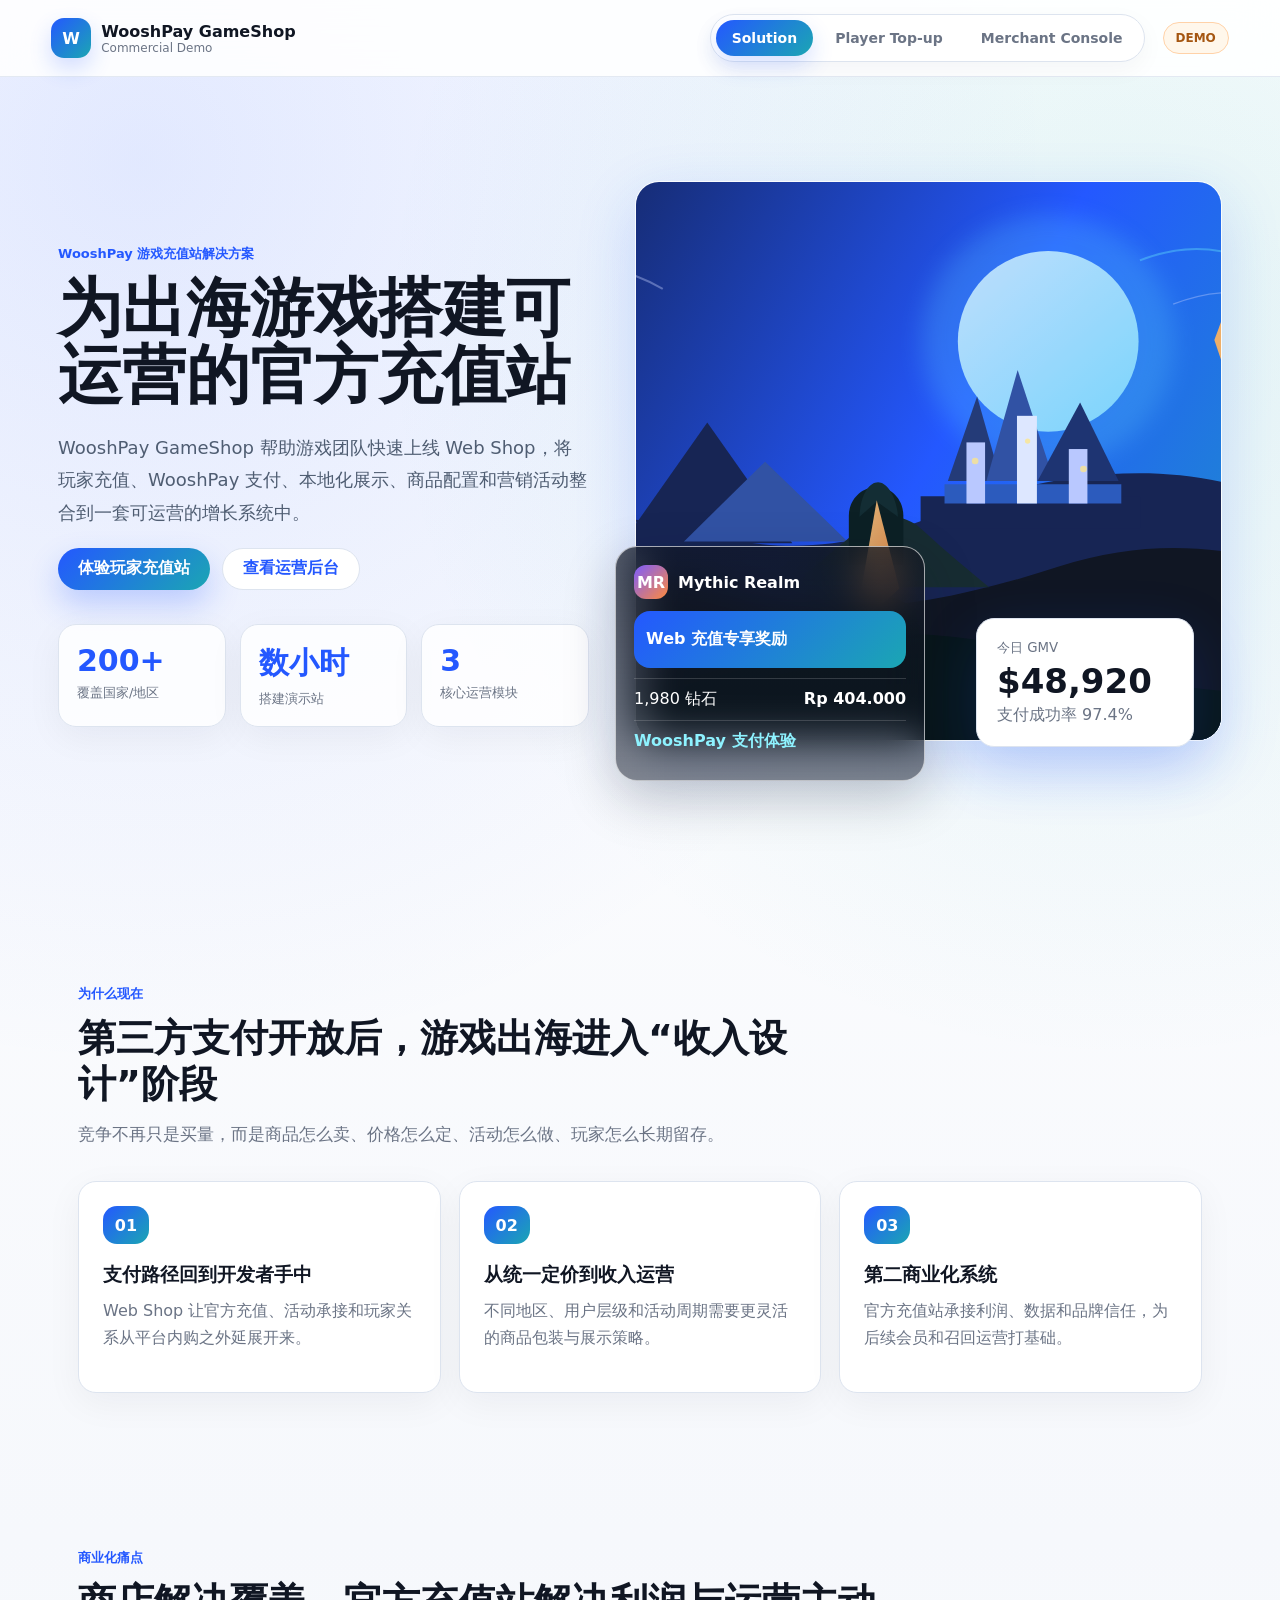
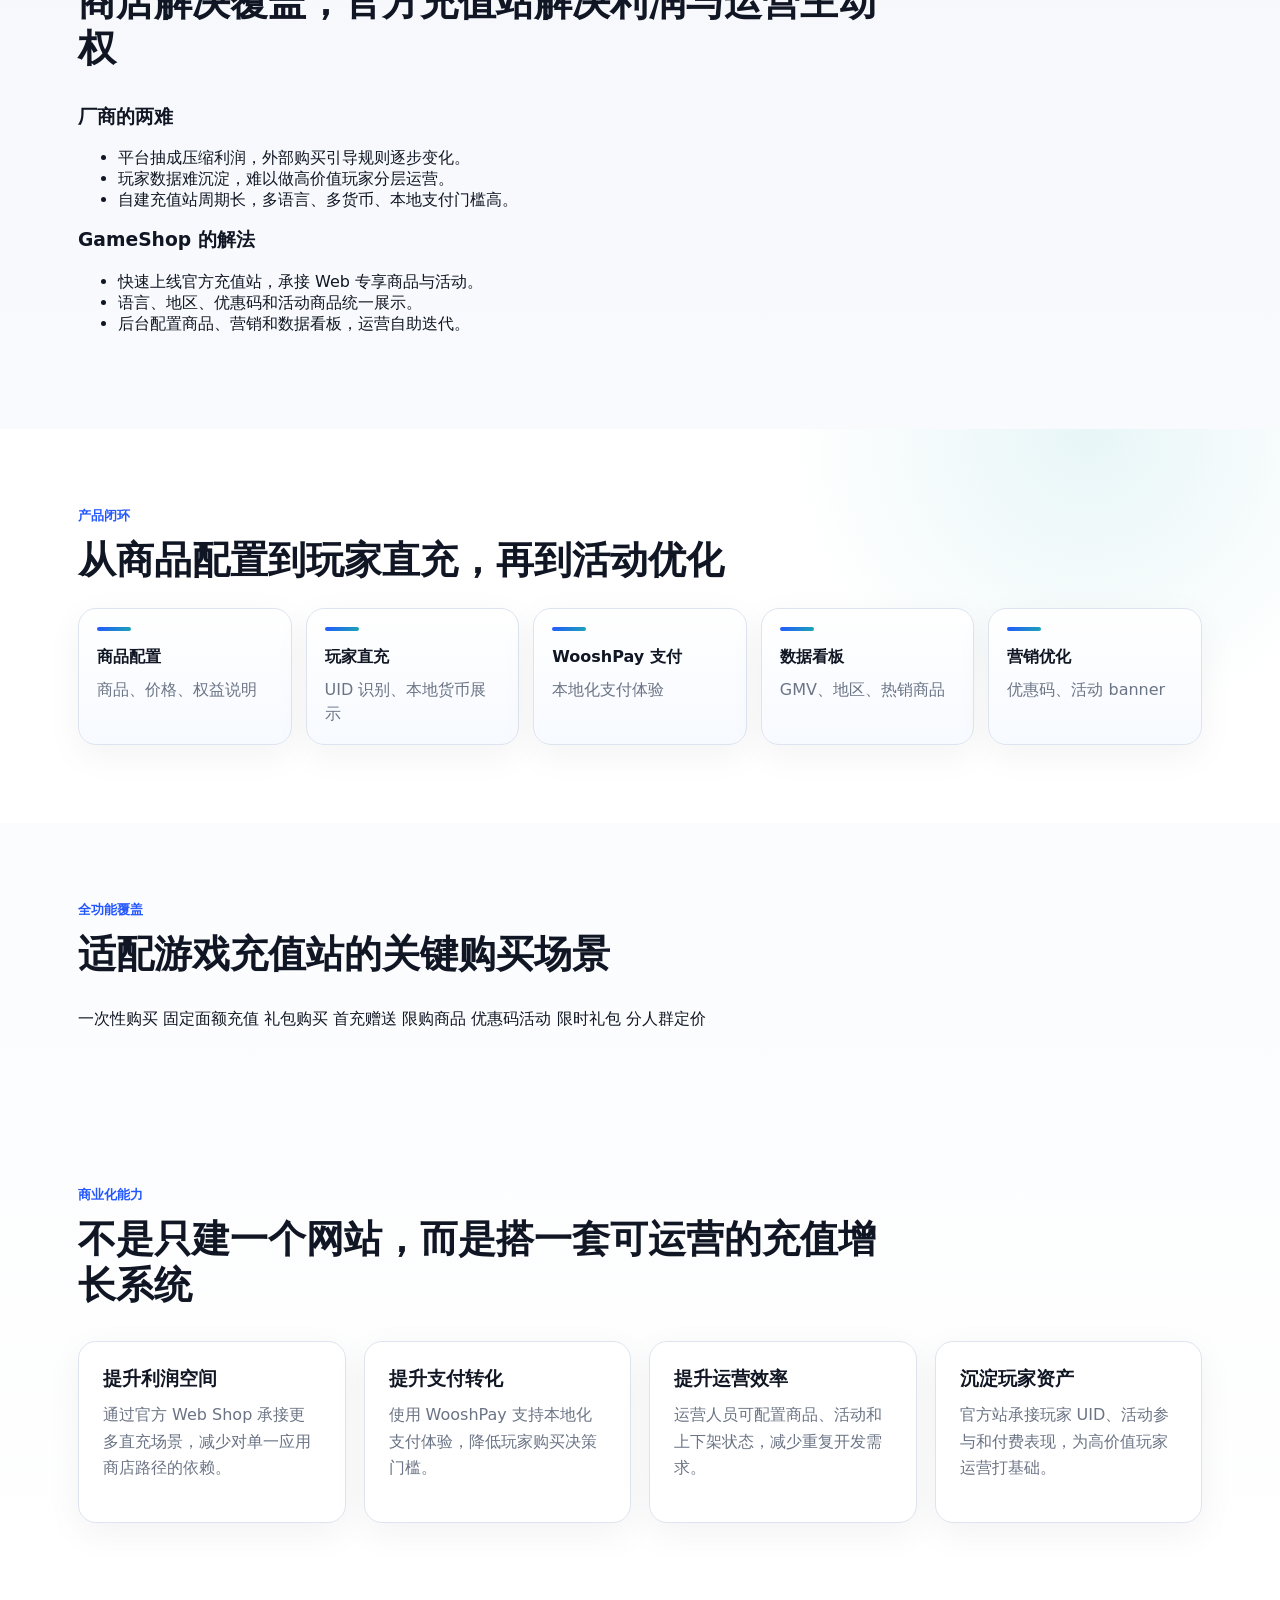
==== commit 4c164743: "优化玩家充值页支付主线与语言切换" ====
--- a/index.html
+++ b/index.html
@@ -4,7 +4,7 @@
     <meta charset="utf-8">
     <meta name="viewport" content="width=device-width, initial-scale=1">
     <title>WooshPay GameShop 商业化 Demo</title>
-    <link rel="stylesheet" href="./styles.css?v=lite-v4">
+    <link rel="stylesheet" href="./styles.css?v=lite-v6">
   </head>
   <body>
     <header class="topbar">
@@ -16,9 +16,9 @@
         </span>
       </a>
       <nav class="main-nav" aria-label="主导航">
-        <a href="#home" data-view-link="home">方案官网</a>
-        <a href="#shop" data-view-link="shop">玩家充值站</a>
-        <a href="#admin" data-view-link="admin">运营后台</a>
+        <a href="#home" data-view-link="home" data-nav-label="home">方案官网</a>
+        <a href="#shop" data-view-link="shop" data-nav-label="shop">玩家充值站</a>
+        <a href="#admin" data-view-link="admin" data-nav-label="admin">运营后台</a>
       </nav>
       <span class="demo-badge">DEMO</span>
     </header>
@@ -175,11 +175,11 @@
             <header class="shop-top web-shop-top">
               <div class="game-id">
                 <span>MR</span>
-                <div><strong>Mythic Realm</strong><small>官方充值中心 · Official Store</small></div>
+                <div><strong>Mythic Realm</strong><small id="store-subtitle">官方充值中心 · Official Store</small></div>
               </div>
               <div class="shop-controls" aria-label="充值站设置">
                 <label>
-                  <span>语言</span>
+                  <span id="language-label">语言</span>
                   <select id="language-select" aria-label="language">
                     <option value="en">English</option>
                     <option value="zh">简体中文</option>
@@ -190,7 +190,7 @@
                   </select>
                 </label>
                 <label>
-                  <span>国家/地区</span>
+                  <span id="region-label">国家/地区</span>
                   <select id="region-select" aria-label="region">
                     <option value="US">🇺🇸 United States · USD</option>
                     <option value="BR">🇧🇷 Brazil · BRL</option>
@@ -209,34 +209,34 @@
                 <section class="game-banner web-game-banner">
                   <img src="./assets/mythic-realm.svg" alt="Mythic Realm 活动视觉">
                   <div>
-                    <span>WEB EXCLUSIVE</span>
+                    <span id="shop-eyebrow">WEB EXCLUSIVE</span>
                     <h1 id="shop-title">官方充值站，支持当地货币与充值好礼</h1>
-                    <p>选择国家后自动展示当地货币，使用 WooshPay 完成支付，固定充值档位、首充赠送和限时礼包统一结算。</p>
+                    <p id="shop-hero-copy">选择国家后自动展示当地货币，使用 WooshPay 完成支付，固定充值档位、首充赠送和限时礼包统一结算。</p>
                   </div>
                 </section>
 
                 <section class="shop-value-strip" aria-label="充值站能力">
                   <div>
-                    <strong>当地货币展示</strong>
+                    <strong id="value-currency-title">当地货币展示</strong>
                     <span id="pricing-note">ID · IDR</span>
                   </div>
                   <div>
-                    <strong>精选商品包装</strong>
-                    <span>固定面额 · 首充赠送 · 限时礼包</span>
+                    <strong id="value-product-title">精选商品包装</strong>
+                    <span id="value-product-copy">固定面额 · 首充赠送 · 限时礼包</span>
                   </div>
                   <div>
-                    <strong>WooshPay Checkout</strong>
-                    <span>优惠码与订单摘要实时联动</span>
+                    <strong id="value-checkout-title">WooshPay Checkout</strong>
+                    <span id="value-checkout-copy">支付方式与金额实时联动</span>
                   </div>
                 </section>
 
                 <section class="catalog-section catalog-section-lite">
                   <div class="shop-section-head">
                     <div>
-                      <h2>精选充值商品</h2>
-                      <p>先展示最适合商业化验证的商品类型：固定面额充值、首充赠送和限时礼包。</p>
+                      <h2 id="catalog-title">精选充值商品</h2>
+                      <p id="catalog-copy">先展示最适合商业化验证的商品类型：固定面额充值、首充赠送和限时礼包。</p>
                     </div>
-                    <span>国家切换后价格实时换算</span>
+                    <span id="catalog-note">国家切换后价格实时换算</span>
                   </div>
                   <div id="shop-products" class="catalog-groups"></div>
                 </section>
@@ -245,61 +245,55 @@
               <aside class="checkout-sidebar">
                 <section class="player-panel" aria-label="玩家信息">
                   <div class="shop-section-head">
-                    <h2>玩家 ID / 游戏 UID</h2>
+                    <h2 id="player-title">玩家 ID / 游戏 UID</h2>
                     <span id="player-status">未登录</span>
                   </div>
                   <div class="player-row">
                     <input id="uid" value="MR-2048-7761" aria-label="玩家 ID / 游戏 UID">
                     <button type="button" id="sidebar-login-button">登录</button>
                   </div>
-                  <p>登录后再进入结算，玩家 UID 用于游戏侧发货和订单归因。</p>
-                </section>
-
-                <section class="coupon-panel" aria-label="优惠码">
-                  <div class="shop-section-head">
-                    <h2>优惠码</h2>
-                    <span id="coupon-status">WOOSH10 可用</span>
-                  </div>
-                  <div class="coupon-row">
-                    <input id="coupon-code" value="WOOSH10" aria-label="优惠码">
-                    <button type="button" id="apply-coupon">应用</button>
-                  </div>
-                  <div class="coupon-chips" id="coupon-chips"></div>
-                </section>
-
-                <section class="redeem-panel" aria-label="兑换码 / 充值卡">
-                  <div class="shop-section-head">
-                    <h2>兑换码 / 充值卡</h2>
-                    <span id="redeem-status">可选</span>
-                  </div>
-                  <div class="redeem-row">
+                  <p id="player-copy">登录后再进入结算，玩家 UID 用于游戏侧发货和订单归因。</p>
+                </section>
+
+                <section class="redeem-panel" id="redeem-panel" aria-label="兑换码 / 充值卡">
+                  <button class="redeem-toggle" type="button" id="toggle-redeem" aria-expanded="false">
+                    <span>
+                      <strong id="redeem-title">兑换码 / 充值卡</strong>
+                      <small id="redeem-hint">如有礼品码，可在这里兑换权益</small>
+                    </span>
+                    <i id="redeem-status">可选</i>
+                  </button>
+                  <div class="redeem-body" id="redeem-body">
+                    <div class="redeem-row">
                     <input id="redeem-code" value="" placeholder="GIFT300 / VIP7 / SKIN2026" aria-label="兑换码 / 充值卡">
                     <button type="button" id="apply-redeem">立即兑换</button>
-                  </div>
-                  <p id="redeem-message">兑换码独立发放权益，不影响当前订单折扣。</p>
+                    </div>
+                    <p id="redeem-message">兑换码独立发放权益，不影响当前订单金额。</p>
+                  </div>
                 </section>
 
                 <section class="checkout-box">
                   <div class="checkout-title">
-                    <h2>订单摘要</h2>
-                    <span>Powered by WooshPay</span>
-                  </div>
-                  <div class="checkout-summary" aria-label="订单摘要">
-                    <p><span>当前商品</span><strong id="summary-product">600 钻石</strong></p>
-                    <p><span>商品金额</span><strong id="summary-subtotal">Rp 135.000</strong></p>
-                    <p><span>活动优惠</span><strong id="summary-discount">- Rp 13.500</strong></p>
-                    <p class="summary-total"><span>应付金额</span><strong id="summary-total">Rp 121.500</strong></p>
-                  </div>
-                  <button class="pay-now-button" type="button" id="pay-button">Buy Now</button>
-                  <p>由 WooshPay 提供支付体验，到账权益以游戏侧发放结果为准。</p>
+                    <h2 id="pay-title">立即支付</h2>
+                    <span id="checkout-powered">Powered by WooshPay</span>
+                  </div>
+                  <div class="checkout-summary" aria-label="本次支付">
+                    <p><span id="summary-product-label">当前商品</span><strong id="summary-product">600 钻石</strong></p>
+                    <p><span id="summary-benefit-label">到账权益</span><strong id="summary-benefit">600 钻石</strong></p>
+                    <p><span id="summary-subtotal-label">商品金额</span><strong id="summary-subtotal">Rp 135.000</strong></p>
+                    <p id="summary-discount-row"><span id="summary-discount-label">自动活动优惠</span><strong id="summary-discount">- Rp 13.500</strong></p>
+                    <p class="summary-total"><span id="summary-total-label">应付金额</span><strong id="summary-total">Rp 121.500</strong></p>
+                  </div>
+                  <button class="pay-now-button" type="button" id="pay-button">去结算</button>
+                  <p id="checkout-copy">由 WooshPay 提供支付体验，到账权益以游戏侧发放结果为准。</p>
                 </section>
 
                 <section class="shop-notes web-shop-notes">
-                  <p class="eyebrow">Global Web Shop</p>
+                  <p class="eyebrow" id="shop-notes-eyebrow">Global Web Shop</p>
                   <ul class="clean-list">
-                    <li><strong>语言展示：</strong>语言切换用于演示本地化入口，不影响支付流程。</li>
-                    <li><strong>地区与货币：</strong>国家/地区决定商品与订单摘要中的展示货币。</li>
-                    <li><strong>权益发放：</strong>实际到账以游戏侧商品体系或发货接口为准。</li>
+                    <li><strong id="note-language-title">语言展示：</strong><span id="note-language-copy">语言切换用于演示本地化入口，不影响支付流程。</span></li>
+                    <li><strong id="note-region-title">地区与货币：</strong><span id="note-region-copy">国家/地区决定商品与本次支付中的展示货币。</span></li>
+                    <li><strong id="note-delivery-title">权益发放：</strong><span id="note-delivery-copy">实际到账以游戏侧商品体系或发货接口为准。</span></li>
                   </ul>
                 </section>
               </aside>
@@ -440,14 +434,14 @@
     <div class="product-modal" id="login-modal" aria-hidden="true">
       <div class="modal-panel login-panel" role="dialog" aria-modal="true" aria-labelledby="login-title">
         <button class="close-modal" type="button" aria-label="关闭" data-close-login>×</button>
-        <p class="eyebrow">Player Login</p>
+        <p class="eyebrow" id="login-eyebrow">Player Login</p>
         <h2 id="login-title">登录后继续充值</h2>
         <p class="modal-copy">使用邮箱、手机号或游戏账号完成演示登录；当前版本不连接真实账号系统。</p>
-        <label class="login-field">账号
+        <label class="login-field"><span id="login-field-label">账号</span>
           <input id="login-account" value="player@mythicrealm.com" aria-label="玩家登录账号">
         </label>
         <div class="panel-actions">
-          <button type="button" data-close-login>稍后再说</button>
+          <button type="button" data-close-login id="login-later">稍后再说</button>
           <button class="primary-btn small" type="button" id="confirm-login">登录并继续</button>
         </div>
       </div>
@@ -456,17 +450,18 @@
     <div class="product-modal" id="checkout-modal" aria-hidden="true">
       <div class="modal-panel checkout-modal-panel" role="dialog" aria-modal="true" aria-labelledby="checkout-title">
         <button class="close-modal" type="button" aria-label="关闭" data-close-checkout>×</button>
-        <p class="eyebrow">WooshPay Checkout</p>
+        <p class="eyebrow" id="checkout-eyebrow">WooshPay Checkout</p>
         <h2 id="checkout-title">去结算</h2>
         <div class="checkout-modal-summary">
-          <p><span>充值商品</span><strong id="modal-product">980 💎</strong></p>
-          <p><span>商品金额</span><strong id="modal-subtotal">$14.99</strong></p>
-          <p><span>优惠码</span><strong id="modal-coupon">WOOSH10 · -10%</strong></p>
-          <p><span>应付金额</span><strong id="modal-total">$13.49</strong></p>
+          <p><span id="modal-product-label">充值商品</span><strong id="modal-product">980 💎</strong></p>
+          <p><span id="modal-benefit-label">到账权益</span><strong id="modal-benefit">980 diamonds + bonus 147 diamonds</strong></p>
+          <p><span id="modal-subtotal-label">商品金额</span><strong id="modal-subtotal">$14.99</strong></p>
+          <p id="modal-discount-row"><span id="modal-discount-label">自动活动优惠</span><strong id="modal-discount">-$0.00</strong></p>
+          <p><span id="modal-total-label">应付金额</span><strong id="modal-total">$13.49</strong></p>
         </div>
         <div class="payment-head">
           <span id="modal-market">请选择支付方式 · Indonesia</span>
-          <strong>成功率实时参考</strong>
+          <strong id="payment-rate-label">成功率实时参考</strong>
         </div>
         <div class="payment-methods" id="payment-methods" aria-label="支付方式"></div>
         <button class="pay-confirm-button" type="button" id="confirm-payment">立即支付</button>
@@ -477,21 +472,21 @@
     <div class="product-modal" id="payment-modal" aria-hidden="true">
       <div class="modal-panel receipt-panel" role="dialog" aria-modal="true" aria-labelledby="payment-title">
         <button class="close-modal" type="button" aria-label="关闭" data-close-payment>×</button>
-        <p class="eyebrow">WooshPay Checkout</p>
+        <p class="eyebrow" id="payment-eyebrow">WooshPay Checkout</p>
         <h2 id="payment-title">支付成功</h2>
         <div class="receipt-lines">
-          <p><span>订单号</span><strong id="receipt-id">WP-0000</strong></p>
-          <p><span>玩家 UID</span><strong id="receipt-uid">MR-2048-7761</strong></p>
-          <p><span>充值商品</span><strong id="receipt-product">600 钻石</strong></p>
-          <p><span>支付金额</span><strong id="receipt-total">Rp 121.500</strong></p>
-          <p><span>到账说明</span><strong id="receipt-benefit">游戏侧发货 / API 回调</strong></p>
+          <p><span id="receipt-id-label">订单号</span><strong id="receipt-id">WP-0000</strong></p>
+          <p><span id="receipt-uid-label">玩家 UID</span><strong id="receipt-uid">MR-2048-7761</strong></p>
+          <p><span id="receipt-product-label">充值商品</span><strong id="receipt-product">600 钻石</strong></p>
+          <p><span id="receipt-total-label">支付金额</span><strong id="receipt-total">Rp 121.500</strong></p>
+          <p><span id="receipt-benefit-label">到账说明</span><strong id="receipt-benefit">游戏侧发货 / API 回调</strong></p>
         </div>
         <div class="panel-actions">
-          <button type="button" data-close-payment>继续逛逛</button>
+          <button type="button" data-close-payment id="receipt-continue">继续逛逛</button>
           <button class="primary-btn small" type="button" id="receipt-admin">查看后台数据</button>
         </div>
       </div>
     </div>
-    <script src="./script.js?v=lite-v4"></script>
+    <script src="./script.js?v=lite-v6"></script>
   </body>
 </html>
--- a/styles.css
+++ b/styles.css
@@ -1333,6 +1333,7 @@
   display: grid;
   grid-template-columns: minmax(0, 1.25fr) minmax(300px, 0.75fr);
   gap: 18px;
+  align-items: start;
 }
 
 .order-feed {
@@ -1373,7 +1374,29 @@
 }
 
 .chart-card:first-child {
-  grid-row: span 2;
+  grid-row: auto;
+}
+
+@media (min-width: 981px) {
+  .dashboard-grid > .chart-card:nth-child(1) {
+    grid-column: 1;
+    grid-row: 1;
+  }
+
+  .dashboard-grid > .chart-card:nth-child(2) {
+    grid-column: 2;
+    grid-row: 1;
+  }
+
+  .dashboard-grid > .chart-card:nth-child(3) {
+    grid-column: 2;
+    grid-row: 2 / span 2;
+  }
+
+  .dashboard-grid > .chart-card:nth-child(4) {
+    grid-column: 1;
+    grid-row: 2;
+  }
 }
 
 .card-title-row {
@@ -1943,6 +1966,44 @@
   padding: 0 0 12px;
 }
 
+.redeem-panel {
+  background: rgba(255, 255, 255, 0.78);
+  box-shadow: 0 10px 24px rgba(18, 28, 45, 0.05);
+}
+
+.redeem-toggle {
+  display: flex;
+  width: 100%;
+  justify-content: space-between;
+  gap: 12px;
+  align-items: center;
+  padding: 0;
+  border: 0;
+  color: var(--ink);
+  background: transparent;
+  text-align: left;
+}
+
+.redeem-toggle span {
+  display: grid;
+  gap: 3px;
+  min-width: 0;
+}
+
+.redeem-toggle small {
+  color: var(--muted);
+  font-size: 12px;
+  line-height: 1.45;
+}
+
+.redeem-body {
+  margin-top: 12px;
+}
+
+.redeem-panel:not(.is-expanded) .redeem-body {
+  display: none;
+}
+
 .player-panel p,
 .redeem-panel p {
   margin: 10px 0 0;
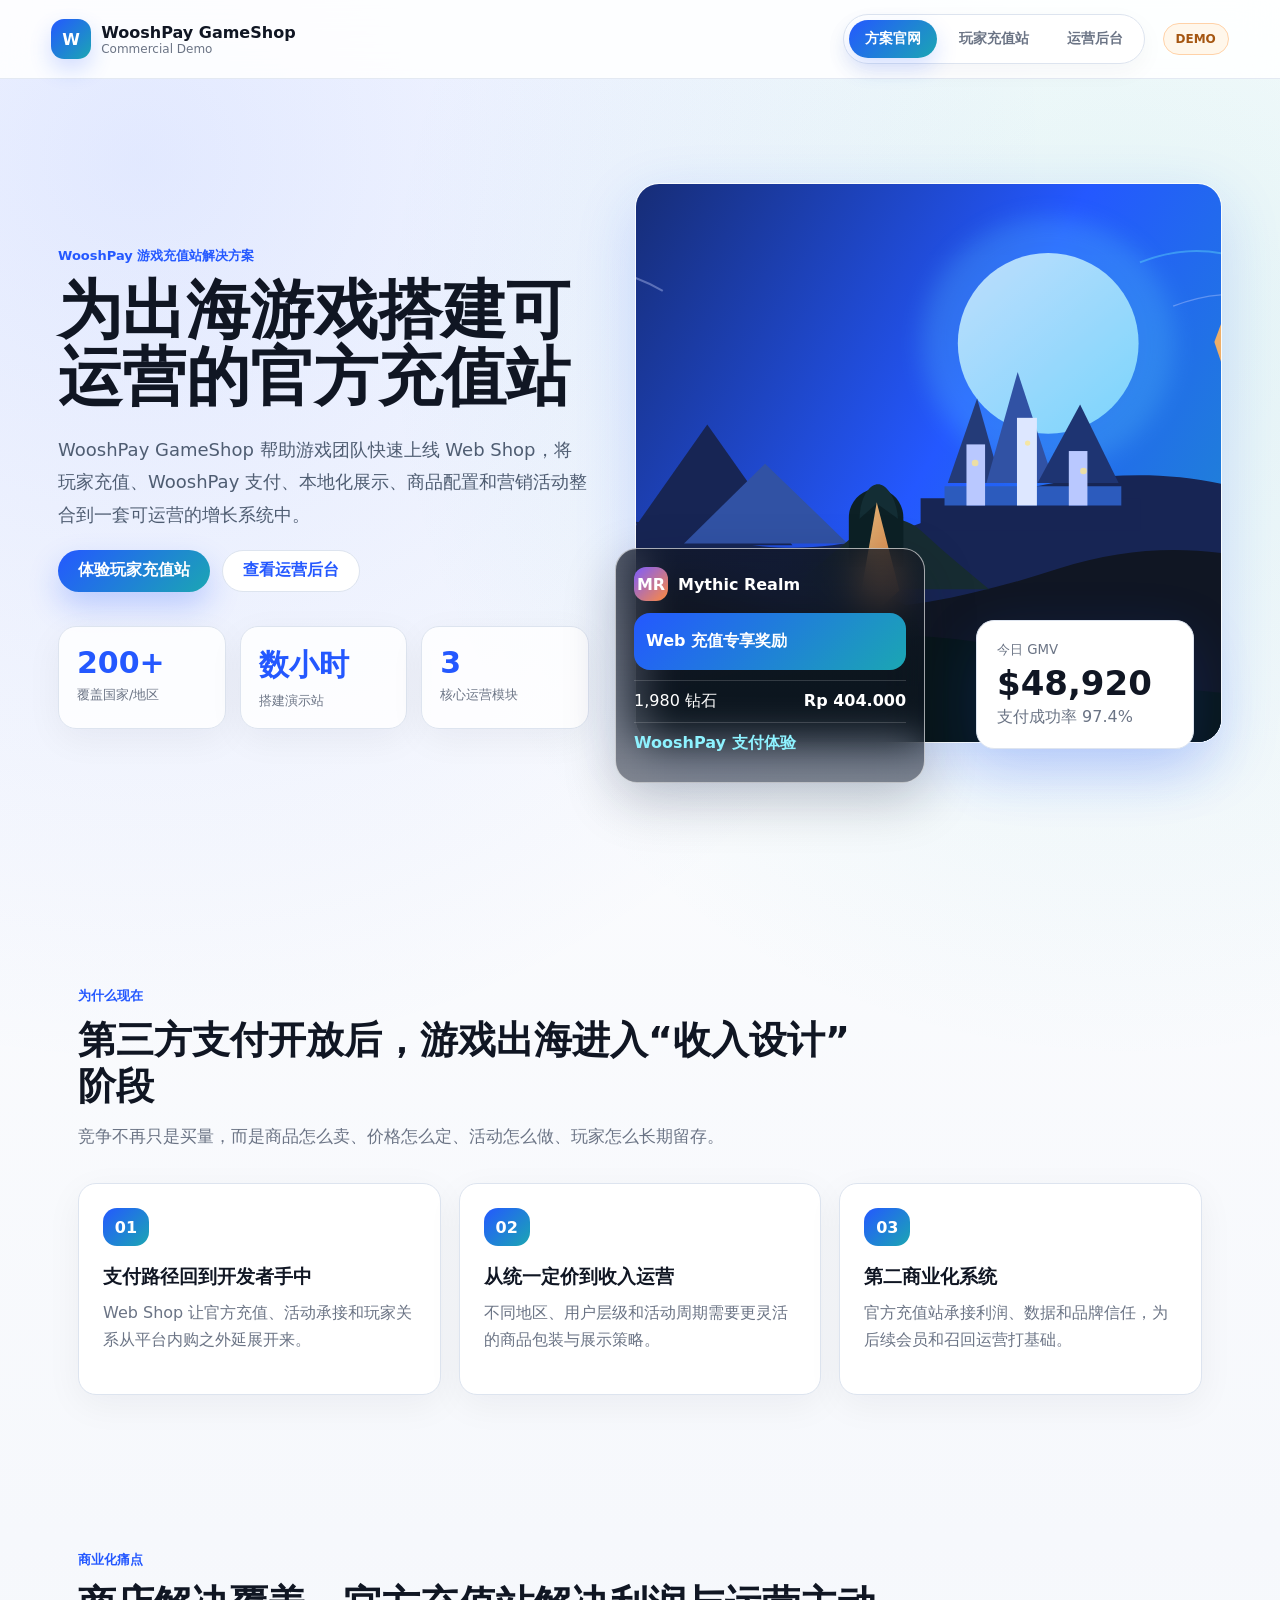
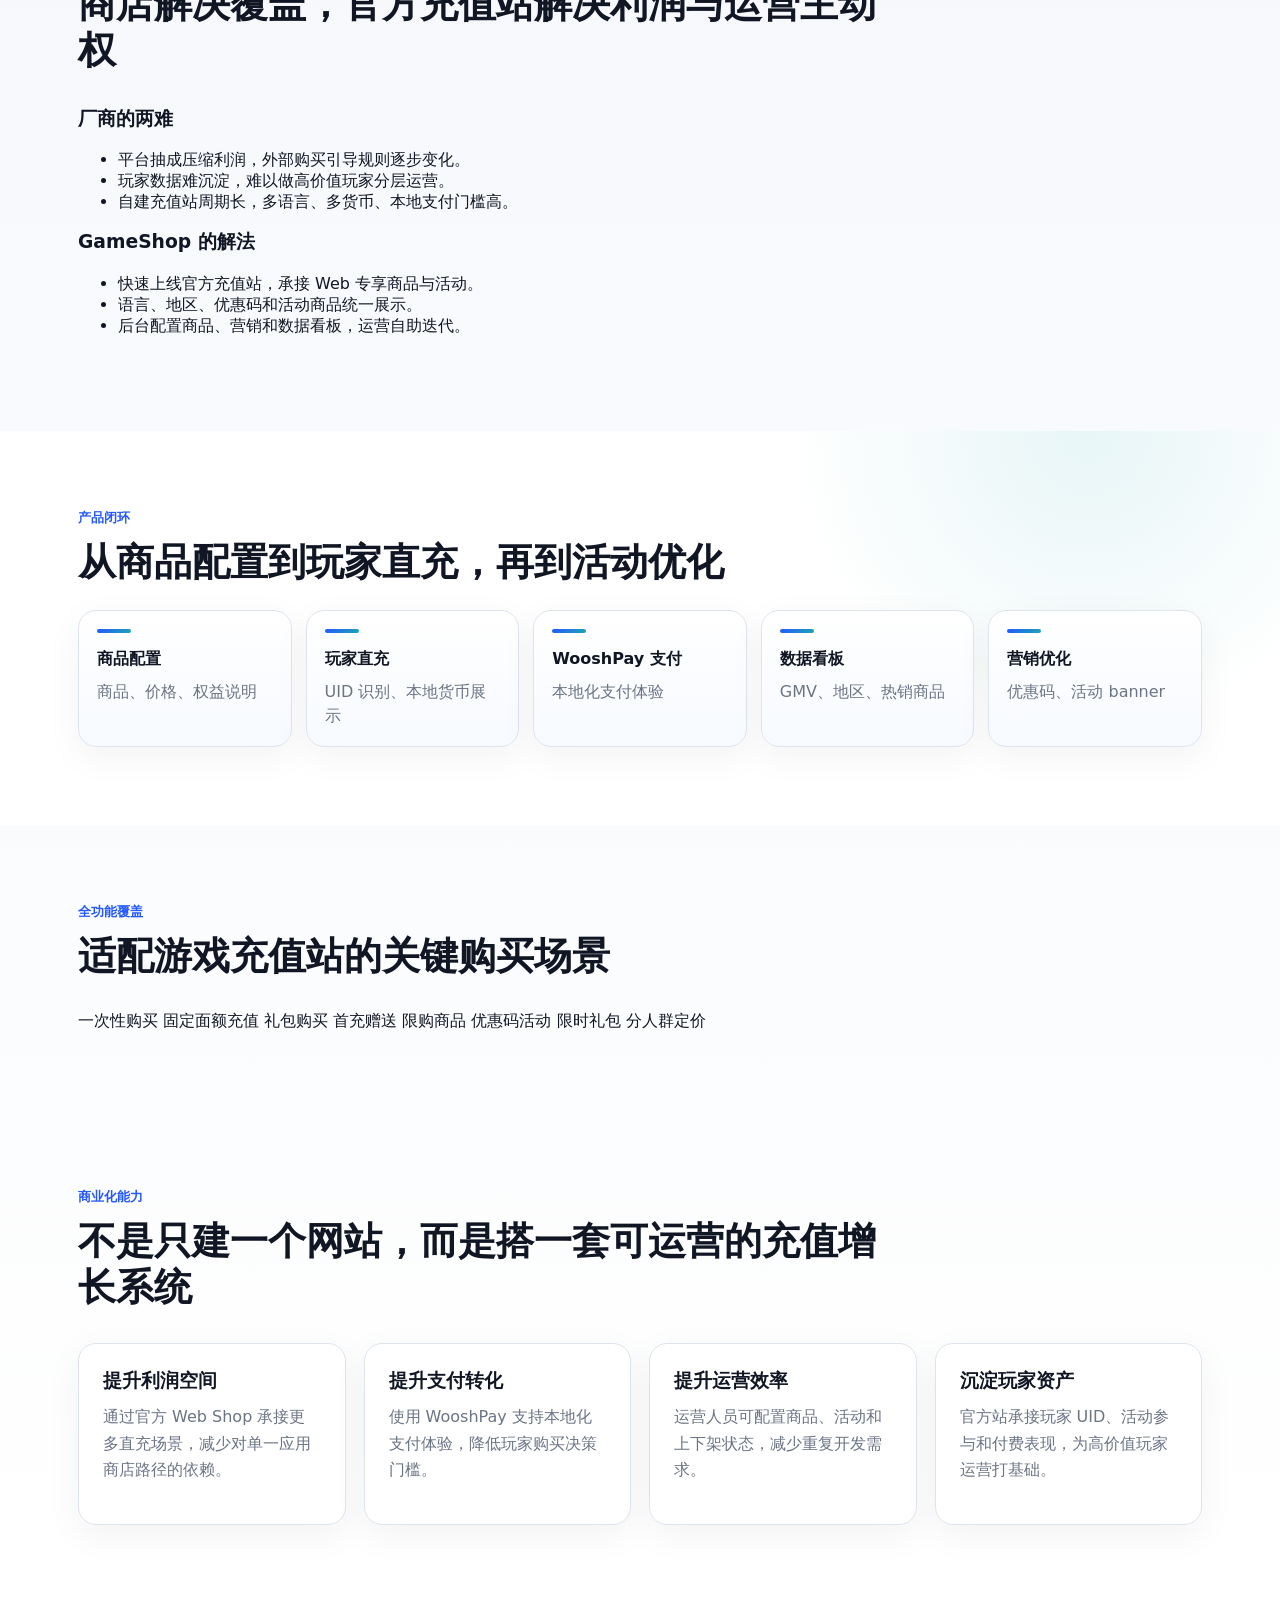
==== commit acfc69c5: "撤回玩家充值页支付主线与语言切换" ====
--- a/index.html
+++ b/index.html
@@ -4,7 +4,7 @@
     <meta charset="utf-8">
     <meta name="viewport" content="width=device-width, initial-scale=1">
     <title>WooshPay GameShop 商业化 Demo</title>
-    <link rel="stylesheet" href="./styles.css?v=lite-v6">
+    <link rel="stylesheet" href="./styles.css?v=lite-v5">
   </head>
   <body>
     <header class="topbar">
@@ -16,9 +16,9 @@
         </span>
       </a>
       <nav class="main-nav" aria-label="主导航">
-        <a href="#home" data-view-link="home" data-nav-label="home">方案官网</a>
-        <a href="#shop" data-view-link="shop" data-nav-label="shop">玩家充值站</a>
-        <a href="#admin" data-view-link="admin" data-nav-label="admin">运营后台</a>
+        <a href="#home" data-view-link="home">方案官网</a>
+        <a href="#shop" data-view-link="shop">玩家充值站</a>
+        <a href="#admin" data-view-link="admin">运营后台</a>
       </nav>
       <span class="demo-badge">DEMO</span>
     </header>
@@ -175,11 +175,11 @@
             <header class="shop-top web-shop-top">
               <div class="game-id">
                 <span>MR</span>
-                <div><strong>Mythic Realm</strong><small id="store-subtitle">官方充值中心 · Official Store</small></div>
+                <div><strong>Mythic Realm</strong><small>官方充值中心 · Official Store</small></div>
               </div>
               <div class="shop-controls" aria-label="充值站设置">
                 <label>
-                  <span id="language-label">语言</span>
+                  <span>语言</span>
                   <select id="language-select" aria-label="language">
                     <option value="en">English</option>
                     <option value="zh">简体中文</option>
@@ -190,7 +190,7 @@
                   </select>
                 </label>
                 <label>
-                  <span id="region-label">国家/地区</span>
+                  <span>国家/地区</span>
                   <select id="region-select" aria-label="region">
                     <option value="US">🇺🇸 United States · USD</option>
                     <option value="BR">🇧🇷 Brazil · BRL</option>
@@ -209,34 +209,34 @@
                 <section class="game-banner web-game-banner">
                   <img src="./assets/mythic-realm.svg" alt="Mythic Realm 活动视觉">
                   <div>
-                    <span id="shop-eyebrow">WEB EXCLUSIVE</span>
+                    <span>WEB EXCLUSIVE</span>
                     <h1 id="shop-title">官方充值站，支持当地货币与充值好礼</h1>
-                    <p id="shop-hero-copy">选择国家后自动展示当地货币，使用 WooshPay 完成支付，固定充值档位、首充赠送和限时礼包统一结算。</p>
+                    <p>选择国家后自动展示当地货币，使用 WooshPay 完成支付，固定充值档位、首充赠送和限时礼包统一结算。</p>
                   </div>
                 </section>
 
                 <section class="shop-value-strip" aria-label="充值站能力">
                   <div>
-                    <strong id="value-currency-title">当地货币展示</strong>
+                    <strong>当地货币展示</strong>
                     <span id="pricing-note">ID · IDR</span>
                   </div>
                   <div>
-                    <strong id="value-product-title">精选商品包装</strong>
-                    <span id="value-product-copy">固定面额 · 首充赠送 · 限时礼包</span>
+                    <strong>精选商品包装</strong>
+                    <span>固定面额 · 首充赠送 · 限时礼包</span>
                   </div>
                   <div>
-                    <strong id="value-checkout-title">WooshPay Checkout</strong>
-                    <span id="value-checkout-copy">支付方式与金额实时联动</span>
+                    <strong>WooshPay Checkout</strong>
+                    <span>优惠码与订单摘要实时联动</span>
                   </div>
                 </section>
 
                 <section class="catalog-section catalog-section-lite">
                   <div class="shop-section-head">
                     <div>
-                      <h2 id="catalog-title">精选充值商品</h2>
-                      <p id="catalog-copy">先展示最适合商业化验证的商品类型：固定面额充值、首充赠送和限时礼包。</p>
+                      <h2>精选充值商品</h2>
+                      <p>先展示最适合商业化验证的商品类型：固定面额充值、首充赠送和限时礼包。</p>
                     </div>
-                    <span id="catalog-note">国家切换后价格实时换算</span>
+                    <span>国家切换后价格实时换算</span>
                   </div>
                   <div id="shop-products" class="catalog-groups"></div>
                 </section>
@@ -245,55 +245,61 @@
               <aside class="checkout-sidebar">
                 <section class="player-panel" aria-label="玩家信息">
                   <div class="shop-section-head">
-                    <h2 id="player-title">玩家 ID / 游戏 UID</h2>
+                    <h2>玩家 ID / 游戏 UID</h2>
                     <span id="player-status">未登录</span>
                   </div>
                   <div class="player-row">
                     <input id="uid" value="MR-2048-7761" aria-label="玩家 ID / 游戏 UID">
                     <button type="button" id="sidebar-login-button">登录</button>
                   </div>
-                  <p id="player-copy">登录后再进入结算，玩家 UID 用于游戏侧发货和订单归因。</p>
-                </section>
-
-                <section class="redeem-panel" id="redeem-panel" aria-label="兑换码 / 充值卡">
-                  <button class="redeem-toggle" type="button" id="toggle-redeem" aria-expanded="false">
-                    <span>
-                      <strong id="redeem-title">兑换码 / 充值卡</strong>
-                      <small id="redeem-hint">如有礼品码，可在这里兑换权益</small>
-                    </span>
-                    <i id="redeem-status">可选</i>
-                  </button>
-                  <div class="redeem-body" id="redeem-body">
-                    <div class="redeem-row">
+                  <p>登录后再进入结算，玩家 UID 用于游戏侧发货和订单归因。</p>
+                </section>
+
+                <section class="coupon-panel" aria-label="优惠码">
+                  <div class="shop-section-head">
+                    <h2>优惠码</h2>
+                    <span id="coupon-status">WOOSH10 可用</span>
+                  </div>
+                  <div class="coupon-row">
+                    <input id="coupon-code" value="WOOSH10" aria-label="优惠码">
+                    <button type="button" id="apply-coupon">应用</button>
+                  </div>
+                  <div class="coupon-chips" id="coupon-chips"></div>
+                </section>
+
+                <section class="redeem-panel" aria-label="兑换码 / 充值卡">
+                  <div class="shop-section-head">
+                    <h2>兑换码 / 充值卡</h2>
+                    <span id="redeem-status">可选</span>
+                  </div>
+                  <div class="redeem-row">
                     <input id="redeem-code" value="" placeholder="GIFT300 / VIP7 / SKIN2026" aria-label="兑换码 / 充值卡">
                     <button type="button" id="apply-redeem">立即兑换</button>
-                    </div>
-                    <p id="redeem-message">兑换码独立发放权益，不影响当前订单金额。</p>
-                  </div>
+                  </div>
+                  <p id="redeem-message">兑换码独立发放权益，不影响当前订单折扣。</p>
                 </section>
 
                 <section class="checkout-box">
                   <div class="checkout-title">
-                    <h2 id="pay-title">立即支付</h2>
-                    <span id="checkout-powered">Powered by WooshPay</span>
-                  </div>
-                  <div class="checkout-summary" aria-label="本次支付">
-                    <p><span id="summary-product-label">当前商品</span><strong id="summary-product">600 钻石</strong></p>
-                    <p><span id="summary-benefit-label">到账权益</span><strong id="summary-benefit">600 钻石</strong></p>
-                    <p><span id="summary-subtotal-label">商品金额</span><strong id="summary-subtotal">Rp 135.000</strong></p>
-                    <p id="summary-discount-row"><span id="summary-discount-label">自动活动优惠</span><strong id="summary-discount">- Rp 13.500</strong></p>
-                    <p class="summary-total"><span id="summary-total-label">应付金额</span><strong id="summary-total">Rp 121.500</strong></p>
-                  </div>
-                  <button class="pay-now-button" type="button" id="pay-button">去结算</button>
-                  <p id="checkout-copy">由 WooshPay 提供支付体验，到账权益以游戏侧发放结果为准。</p>
+                    <h2>订单摘要</h2>
+                    <span>Powered by WooshPay</span>
+                  </div>
+                  <div class="checkout-summary" aria-label="订单摘要">
+                    <p><span>当前商品</span><strong id="summary-product">600 钻石</strong></p>
+                    <p><span>商品金额</span><strong id="summary-subtotal">Rp 135.000</strong></p>
+                    <p><span>活动优惠</span><strong id="summary-discount">- Rp 13.500</strong></p>
+                    <p class="summary-total"><span>应付金额</span><strong id="summary-total">Rp 121.500</strong></p>
+                  </div>
+                  <button class="pay-now-button" type="button" id="pay-button">Buy Now</button>
+                  <p>由 WooshPay 提供支付体验，到账权益以游戏侧发放结果为准。</p>
                 </section>
 
                 <section class="shop-notes web-shop-notes">
-                  <p class="eyebrow" id="shop-notes-eyebrow">Global Web Shop</p>
+                  <p class="eyebrow">Global Web Shop</p>
                   <ul class="clean-list">
-                    <li><strong id="note-language-title">语言展示：</strong><span id="note-language-copy">语言切换用于演示本地化入口，不影响支付流程。</span></li>
-                    <li><strong id="note-region-title">地区与货币：</strong><span id="note-region-copy">国家/地区决定商品与本次支付中的展示货币。</span></li>
-                    <li><strong id="note-delivery-title">权益发放：</strong><span id="note-delivery-copy">实际到账以游戏侧商品体系或发货接口为准。</span></li>
+                    <li><strong>语言展示：</strong>语言切换用于演示本地化入口，不影响支付流程。</li>
+                    <li><strong>地区与货币：</strong>国家/地区决定商品与订单摘要中的展示货币。</li>
+                    <li><strong>权益发放：</strong>实际到账以游戏侧商品体系或发货接口为准。</li>
                   </ul>
                 </section>
               </aside>
@@ -434,14 +440,14 @@
     <div class="product-modal" id="login-modal" aria-hidden="true">
       <div class="modal-panel login-panel" role="dialog" aria-modal="true" aria-labelledby="login-title">
         <button class="close-modal" type="button" aria-label="关闭" data-close-login>×</button>
-        <p class="eyebrow" id="login-eyebrow">Player Login</p>
+        <p class="eyebrow">Player Login</p>
         <h2 id="login-title">登录后继续充值</h2>
         <p class="modal-copy">使用邮箱、手机号或游戏账号完成演示登录；当前版本不连接真实账号系统。</p>
-        <label class="login-field"><span id="login-field-label">账号</span>
+        <label class="login-field">账号
           <input id="login-account" value="player@mythicrealm.com" aria-label="玩家登录账号">
         </label>
         <div class="panel-actions">
-          <button type="button" data-close-login id="login-later">稍后再说</button>
+          <button type="button" data-close-login>稍后再说</button>
           <button class="primary-btn small" type="button" id="confirm-login">登录并继续</button>
         </div>
       </div>
@@ -450,18 +456,17 @@
     <div class="product-modal" id="checkout-modal" aria-hidden="true">
       <div class="modal-panel checkout-modal-panel" role="dialog" aria-modal="true" aria-labelledby="checkout-title">
         <button class="close-modal" type="button" aria-label="关闭" data-close-checkout>×</button>
-        <p class="eyebrow" id="checkout-eyebrow">WooshPay Checkout</p>
+        <p class="eyebrow">WooshPay Checkout</p>
         <h2 id="checkout-title">去结算</h2>
         <div class="checkout-modal-summary">
-          <p><span id="modal-product-label">充值商品</span><strong id="modal-product">980 💎</strong></p>
-          <p><span id="modal-benefit-label">到账权益</span><strong id="modal-benefit">980 diamonds + bonus 147 diamonds</strong></p>
-          <p><span id="modal-subtotal-label">商品金额</span><strong id="modal-subtotal">$14.99</strong></p>
-          <p id="modal-discount-row"><span id="modal-discount-label">自动活动优惠</span><strong id="modal-discount">-$0.00</strong></p>
-          <p><span id="modal-total-label">应付金额</span><strong id="modal-total">$13.49</strong></p>
+          <p><span>充值商品</span><strong id="modal-product">980 💎</strong></p>
+          <p><span>商品金额</span><strong id="modal-subtotal">$14.99</strong></p>
+          <p><span>优惠码</span><strong id="modal-coupon">WOOSH10 · -10%</strong></p>
+          <p><span>应付金额</span><strong id="modal-total">$13.49</strong></p>
         </div>
         <div class="payment-head">
           <span id="modal-market">请选择支付方式 · Indonesia</span>
-          <strong id="payment-rate-label">成功率实时参考</strong>
+          <strong>成功率实时参考</strong>
         </div>
         <div class="payment-methods" id="payment-methods" aria-label="支付方式"></div>
         <button class="pay-confirm-button" type="button" id="confirm-payment">立即支付</button>
@@ -472,21 +477,21 @@
     <div class="product-modal" id="payment-modal" aria-hidden="true">
       <div class="modal-panel receipt-panel" role="dialog" aria-modal="true" aria-labelledby="payment-title">
         <button class="close-modal" type="button" aria-label="关闭" data-close-payment>×</button>
-        <p class="eyebrow" id="payment-eyebrow">WooshPay Checkout</p>
+        <p class="eyebrow">WooshPay Checkout</p>
         <h2 id="payment-title">支付成功</h2>
         <div class="receipt-lines">
-          <p><span id="receipt-id-label">订单号</span><strong id="receipt-id">WP-0000</strong></p>
-          <p><span id="receipt-uid-label">玩家 UID</span><strong id="receipt-uid">MR-2048-7761</strong></p>
-          <p><span id="receipt-product-label">充值商品</span><strong id="receipt-product">600 钻石</strong></p>
-          <p><span id="receipt-total-label">支付金额</span><strong id="receipt-total">Rp 121.500</strong></p>
-          <p><span id="receipt-benefit-label">到账说明</span><strong id="receipt-benefit">游戏侧发货 / API 回调</strong></p>
+          <p><span>订单号</span><strong id="receipt-id">WP-0000</strong></p>
+          <p><span>玩家 UID</span><strong id="receipt-uid">MR-2048-7761</strong></p>
+          <p><span>充值商品</span><strong id="receipt-product">600 钻石</strong></p>
+          <p><span>支付金额</span><strong id="receipt-total">Rp 121.500</strong></p>
+          <p><span>到账说明</span><strong id="receipt-benefit">游戏侧发货 / API 回调</strong></p>
         </div>
         <div class="panel-actions">
-          <button type="button" data-close-payment id="receipt-continue">继续逛逛</button>
+          <button type="button" data-close-payment>继续逛逛</button>
           <button class="primary-btn small" type="button" id="receipt-admin">查看后台数据</button>
         </div>
       </div>
     </div>
-    <script src="./script.js?v=lite-v6"></script>
+    <script src="./script.js?v=lite-v5"></script>
   </body>
 </html>
--- a/styles.css
+++ b/styles.css
@@ -1966,44 +1966,6 @@
   padding: 0 0 12px;
 }
 
-.redeem-panel {
-  background: rgba(255, 255, 255, 0.78);
-  box-shadow: 0 10px 24px rgba(18, 28, 45, 0.05);
-}
-
-.redeem-toggle {
-  display: flex;
-  width: 100%;
-  justify-content: space-between;
-  gap: 12px;
-  align-items: center;
-  padding: 0;
-  border: 0;
-  color: var(--ink);
-  background: transparent;
-  text-align: left;
-}
-
-.redeem-toggle span {
-  display: grid;
-  gap: 3px;
-  min-width: 0;
-}
-
-.redeem-toggle small {
-  color: var(--muted);
-  font-size: 12px;
-  line-height: 1.45;
-}
-
-.redeem-body {
-  margin-top: 12px;
-}
-
-.redeem-panel:not(.is-expanded) .redeem-body {
-  display: none;
-}
-
 .player-panel p,
 .redeem-panel p {
   margin: 10px 0 0;
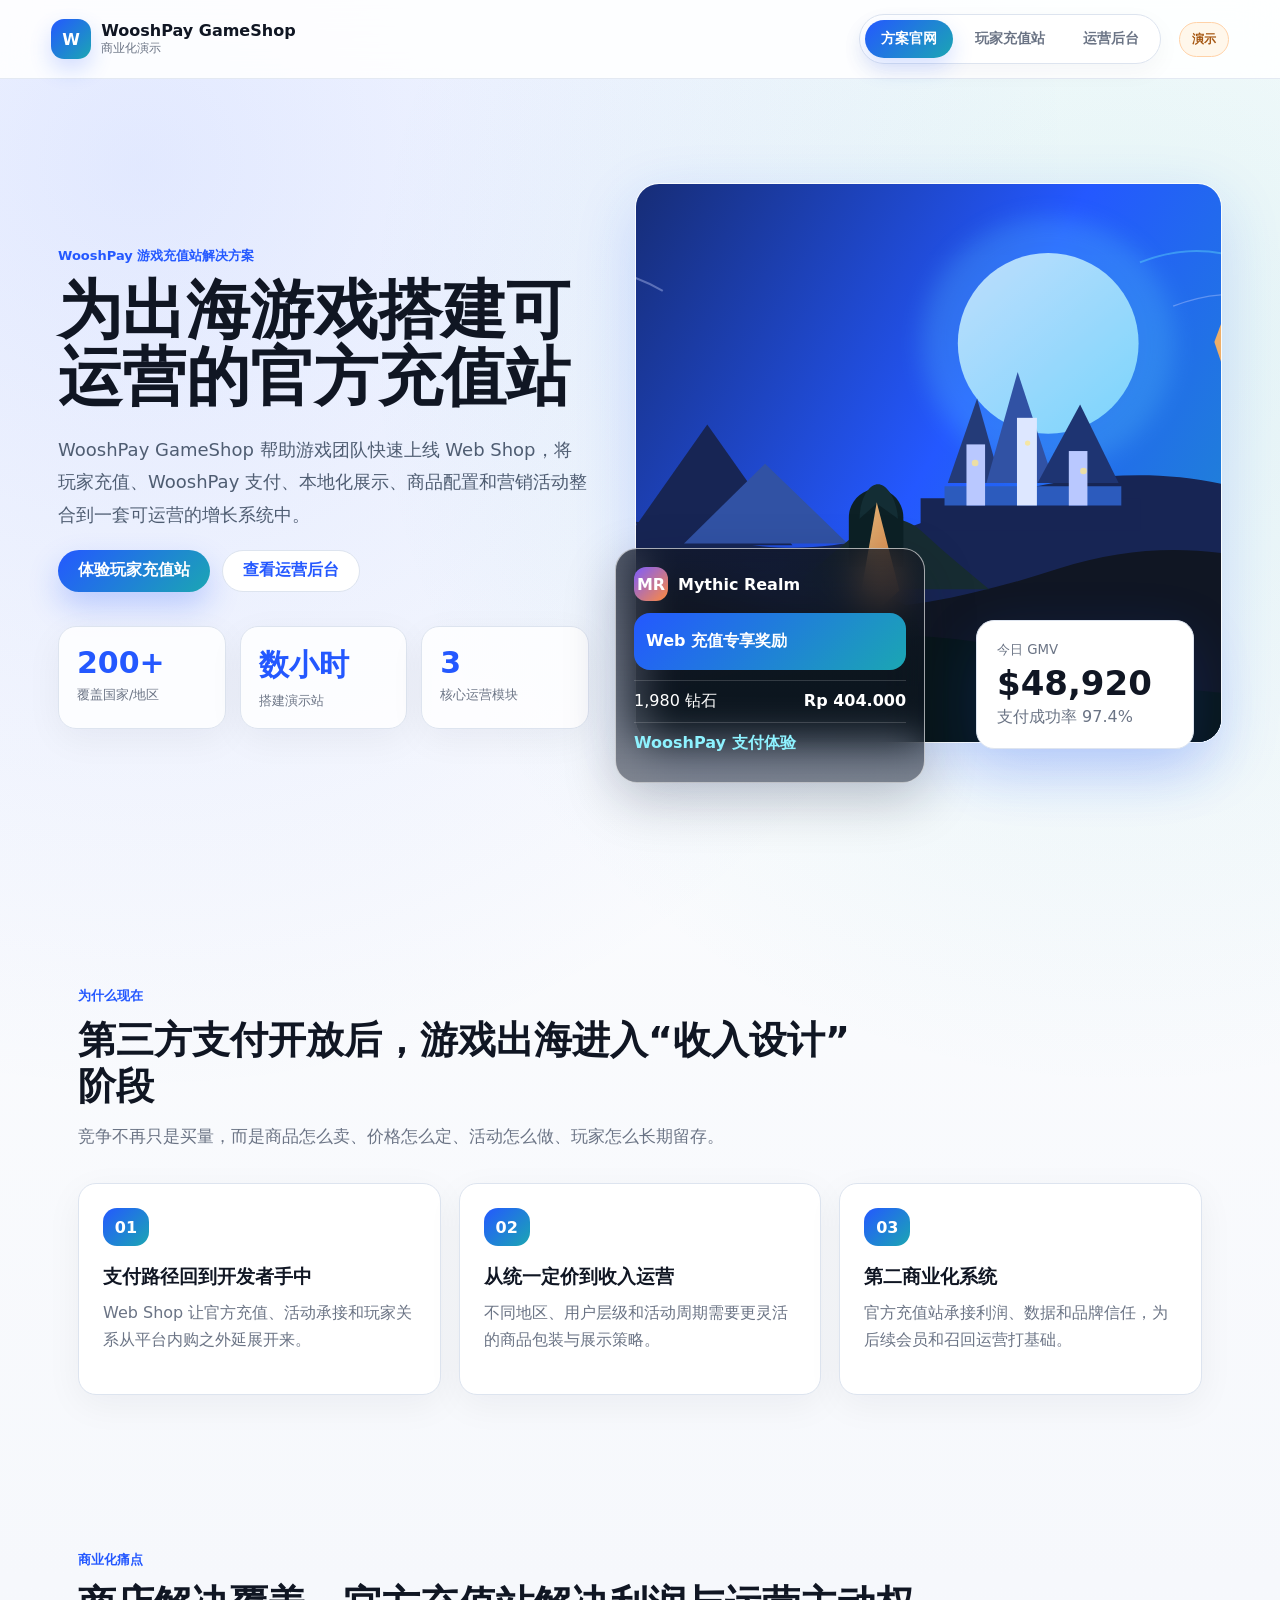
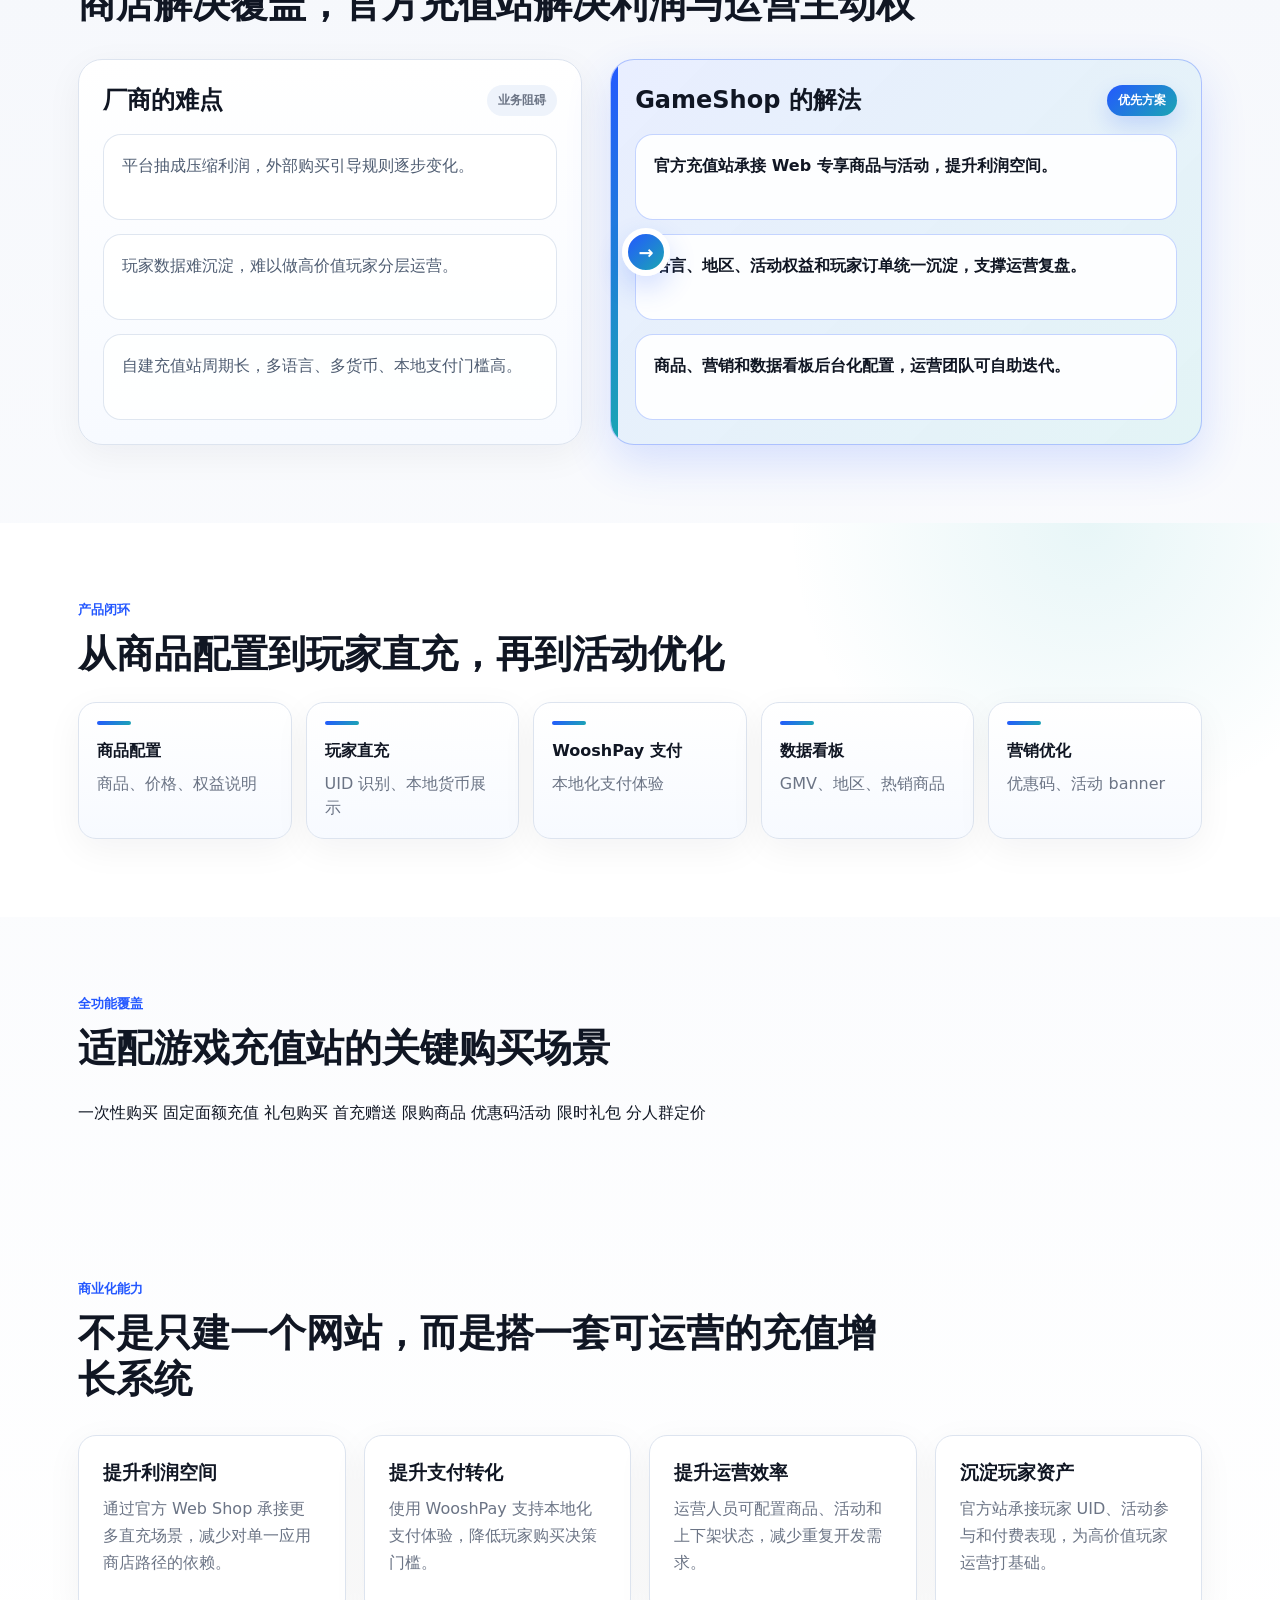
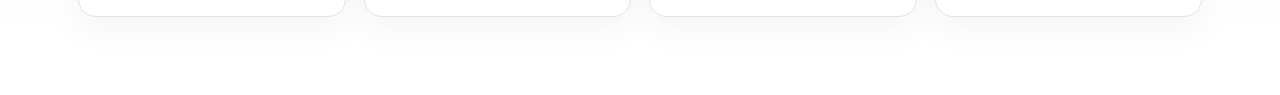
==== commit 3b829abd: "发布响应式多语言版本" ====
--- a/index.html
+++ b/index.html
@@ -4,7 +4,7 @@
     <meta charset="utf-8">
     <meta name="viewport" content="width=device-width, initial-scale=1">
     <title>WooshPay GameShop 商业化 Demo</title>
-    <link rel="stylesheet" href="./styles.css?v=lite-v5">
+    <link rel="stylesheet" href="./styles.css?v=lite-v9">
   </head>
   <body>
     <header class="topbar">
@@ -92,22 +92,36 @@
             <p class="eyebrow">商业化痛点</p>
             <h2>商店解决覆盖，官方充值站解决利润与运营主动权</h2>
           </div>
-          <div class="two-col-list">
-            <article>
-              <h3>厂商的两难</h3>
-              <ul>
-                <li>平台抽成压缩利润，外部购买引导规则逐步变化。</li>
-                <li>玩家数据难沉淀，难以做高价值玩家分层运营。</li>
-                <li>自建充值站周期长，多语言、多货币、本地支付门槛高。</li>
-              </ul>
-            </article>
-            <article>
-              <h3>GameShop 的解法</h3>
-              <ul>
-                <li>快速上线官方充值站，承接 Web 专享商品与活动。</li>
-                <li>语言、地区、优惠码和活动商品统一展示。</li>
-                <li>后台配置商品、营销和数据看板，运营自助迭代。</li>
-              </ul>
+          <div class="comparison-grid">
+            <article class="comparison-card pain-card">
+              <div class="comparison-title">
+                <span>厂商的难点</span>
+                <strong>业务阻碍</strong>
+              </div>
+              <div class="comparison-row">
+                <p>平台抽成压缩利润，外部购买引导规则逐步变化。</p>
+              </div>
+              <div class="comparison-row">
+                <p>玩家数据难沉淀，难以做高价值玩家分层运营。</p>
+              </div>
+              <div class="comparison-row">
+                <p>自建充值站周期长，多语言、多货币、本地支付门槛高。</p>
+              </div>
+            </article>
+            <article class="comparison-card solution-card">
+              <div class="comparison-title">
+                <span>GameShop 的解法</span>
+                <strong>优先方案</strong>
+              </div>
+              <div class="comparison-row">
+                <p>官方充值站承接 Web 专享商品与活动，提升利润空间。</p>
+              </div>
+              <div class="comparison-row">
+                <p>语言、地区、活动权益和玩家订单统一沉淀，支撑运营复盘。</p>
+              </div>
+              <div class="comparison-row">
+                <p>商品、营销和数据看板后台化配置，运营团队可自助迭代。</p>
+              </div>
             </article>
           </div>
         </section>
@@ -226,7 +240,7 @@
                   </div>
                   <div>
                     <strong>WooshPay Checkout</strong>
-                    <span>优惠码与订单摘要实时联动</span>
+                    <span>商品价格与支付方式实时联动</span>
                   </div>
                 </section>
 
@@ -243,18 +257,6 @@
               </div>
 
               <aside class="checkout-sidebar">
-                <section class="player-panel" aria-label="玩家信息">
-                  <div class="shop-section-head">
-                    <h2>玩家 ID / 游戏 UID</h2>
-                    <span id="player-status">未登录</span>
-                  </div>
-                  <div class="player-row">
-                    <input id="uid" value="MR-2048-7761" aria-label="玩家 ID / 游戏 UID">
-                    <button type="button" id="sidebar-login-button">登录</button>
-                  </div>
-                  <p>登录后再进入结算，玩家 UID 用于游戏侧发货和订单归因。</p>
-                </section>
-
                 <section class="coupon-panel" aria-label="优惠码">
                   <div class="shop-section-head">
                     <h2>优惠码</h2>
@@ -279,26 +281,11 @@
                   <p id="redeem-message">兑换码独立发放权益，不影响当前订单折扣。</p>
                 </section>
 
-                <section class="checkout-box">
-                  <div class="checkout-title">
-                    <h2>订单摘要</h2>
-                    <span>Powered by WooshPay</span>
-                  </div>
-                  <div class="checkout-summary" aria-label="订单摘要">
-                    <p><span>当前商品</span><strong id="summary-product">600 钻石</strong></p>
-                    <p><span>商品金额</span><strong id="summary-subtotal">Rp 135.000</strong></p>
-                    <p><span>活动优惠</span><strong id="summary-discount">- Rp 13.500</strong></p>
-                    <p class="summary-total"><span>应付金额</span><strong id="summary-total">Rp 121.500</strong></p>
-                  </div>
-                  <button class="pay-now-button" type="button" id="pay-button">Buy Now</button>
-                  <p>由 WooshPay 提供支付体验，到账权益以游戏侧发放结果为准。</p>
-                </section>
-
                 <section class="shop-notes web-shop-notes">
                   <p class="eyebrow">Global Web Shop</p>
                   <ul class="clean-list">
                     <li><strong>语言展示：</strong>语言切换用于演示本地化入口，不影响支付流程。</li>
-                    <li><strong>地区与货币：</strong>国家/地区决定商品与订单摘要中的展示货币。</li>
+                    <li><strong>地区与货币：</strong>国家/地区决定商品与结算弹窗中的展示货币。</li>
                     <li><strong>权益发放：</strong>实际到账以游戏侧商品体系或发货接口为准。</li>
                   </ul>
                 </section>
@@ -383,10 +370,10 @@
                     <label>展示价格<input id="edit-price" value="$9.99" aria-label="展示价格"></label>
                     <label>商品类型<input id="edit-type" value="钻石" aria-label="商品类型"></label>
                     <label>赠送<input id="edit-bonus" value="额外 +50%" aria-label="赠送"></label>
-                    <label>发放方式<input id="edit-delivery" value="游戏侧发货 / API 回调" aria-label="发放方式"></label>
+                    <label>发放方式<input id="edit-delivery" value="游戏接口自动发放" aria-label="发放方式"></label>
                     <label class="wide">权益说明<input id="benefit-input" value="600 crystals + bonus 50%" aria-label="权益说明"></label>
                   </div>
-                  <p class="logic-note">权益说明可在充值站展示；实际发放结果以游戏侧商品体系或发货接口为准。</p>
+                  <p class="logic-note">权益说明可在充值站展示；实际到账以游戏商品配置和发放接口为准。</p>
                   <div class="panel-actions">
                     <button type="button" id="save-product">保存修改</button>
                     <button type="button" id="preview-product">预览玩家站</button>
@@ -428,7 +415,7 @@
           <label>商品类型<input id="new-product-type" value="限时礼包" aria-label="商品类型"></label>
           <label>活动标签<input id="new-product-tag" value="限时" aria-label="活动标签"></label>
           <label class="wide">权益说明<input id="new-product-benefit" value="1,980 💎 + 限定头像框" aria-label="权益说明"></label>
-          <label class="wide">发放方式<input id="new-product-delivery" value="游戏侧发货 / API 回调" aria-label="发放方式"></label>
+          <label class="wide">发放方式<input id="new-product-delivery" value="游戏接口自动发放" aria-label="发放方式"></label>
         </div>
         <div class="panel-actions">
           <button type="button" id="save-draft-product">保存草稿</button>
@@ -445,6 +432,9 @@
         <p class="modal-copy">使用邮箱、手机号或游戏账号完成演示登录；当前版本不连接真实账号系统。</p>
         <label class="login-field">账号
           <input id="login-account" value="player@mythicrealm.com" aria-label="玩家登录账号">
+        </label>
+        <label class="login-field">玩家 ID / 游戏 UID
+          <input id="login-uid" value="MR-2048-7761" aria-label="玩家 ID / 游戏 UID">
         </label>
         <div class="panel-actions">
           <button type="button" data-close-login>稍后再说</button>
@@ -484,7 +474,7 @@
           <p><span>玩家 UID</span><strong id="receipt-uid">MR-2048-7761</strong></p>
           <p><span>充值商品</span><strong id="receipt-product">600 钻石</strong></p>
           <p><span>支付金额</span><strong id="receipt-total">Rp 121.500</strong></p>
-          <p><span>到账说明</span><strong id="receipt-benefit">游戏侧发货 / API 回调</strong></p>
+          <p><span>到账说明</span><strong id="receipt-benefit">游戏接口自动发放</strong></p>
         </div>
         <div class="panel-actions">
           <button type="button" data-close-payment>继续逛逛</button>
@@ -492,6 +482,6 @@
         </div>
       </div>
     </div>
-    <script src="./script.js?v=lite-v5"></script>
+    <script src="./script.js?v=lite-v9"></script>
   </body>
 </html>
--- a/styles.css
+++ b/styles.css
@@ -39,6 +39,7 @@
   background: transparent;
   font-family: Inter, ui-sans-serif, system-ui, -apple-system, BlinkMacSystemFont, "Segoe UI", "PingFang SC", "Microsoft YaHei", sans-serif;
   letter-spacing: 0;
+  overflow-x: hidden;
 }
 
 a {
@@ -50,6 +51,11 @@
 input {
   font: inherit;
   letter-spacing: 0;
+}
+
+img,
+svg {
+  max-width: 100%;
 }
 
 button {
@@ -209,7 +215,6 @@
 .secondary-btn,
 .panel-actions button,
 .shop-top button,
-.checkout-box button,
 .shop-controls select,
 .coupon-row button,
 .coupon-chips button,
@@ -223,7 +228,6 @@
 .secondary-btn,
 .panel-actions button,
 .shop-top button,
-.checkout-box button,
 .coupon-row button,
 .coupon-chips button,
 .console-nav button {
@@ -257,7 +261,6 @@
 .secondary-btn:hover,
 .panel-actions button:hover,
 .shop-top button:hover,
-.checkout-box button:hover,
 .coupon-row button:hover,
 .coupon-chips button:hover,
 .console-nav button:hover,
@@ -421,6 +424,125 @@
   line-height: 1.74;
 }
 
+.problem-solution .section-heading {
+  max-width: 900px;
+}
+
+.comparison-grid {
+  position: relative;
+  display: grid;
+  grid-template-columns: minmax(0, 0.92fr) minmax(0, 1.08fr);
+  gap: 28px;
+  align-items: stretch;
+}
+
+.comparison-grid::before {
+  position: absolute;
+  top: 50%;
+  left: calc(50% - 18px);
+  z-index: 1;
+  width: 36px;
+  height: 36px;
+  border: 6px solid #fff;
+  border-radius: 999px;
+  color: #fff;
+  background: var(--gradient);
+  box-shadow: 0 12px 28px rgba(36, 88, 255, 0.2);
+  transform: translateY(-50%);
+  content: "→";
+  display: grid;
+  place-items: center;
+  font-size: 18px;
+  font-weight: 900;
+}
+
+.comparison-card {
+  display: grid;
+  gap: 14px;
+  min-width: 0;
+  align-content: start;
+  padding: 24px;
+  border: 1px solid var(--line);
+  border-radius: 24px;
+  box-shadow: var(--shadow);
+}
+
+.pain-card {
+  background: linear-gradient(180deg, #fff, #f7faff);
+}
+
+.solution-card {
+  position: relative;
+  overflow: hidden;
+  border-color: rgba(36, 88, 255, 0.3);
+  background:
+    linear-gradient(135deg, rgba(36, 88, 255, 0.1), rgba(27, 166, 179, 0.12)),
+    #fff;
+  box-shadow: 0 18px 46px rgba(36, 88, 255, 0.16);
+}
+
+.solution-card::before {
+  position: absolute;
+  inset: 0 auto 0 0;
+  width: 7px;
+  background: var(--gradient);
+  content: "";
+}
+
+.comparison-title {
+  display: flex;
+  justify-content: space-between;
+  gap: 14px;
+  align-items: center;
+  margin-bottom: 4px;
+}
+
+.comparison-title span {
+  color: var(--ink);
+  font-size: 24px;
+  font-weight: 900;
+}
+
+.comparison-title strong {
+  padding: 7px 11px;
+  border-radius: 999px;
+  color: var(--muted);
+  background: #eef3fb;
+  font-size: 12px;
+  white-space: nowrap;
+}
+
+.solution-card .comparison-title strong {
+  color: #fff;
+  background: var(--gradient);
+  box-shadow: 0 10px 22px rgba(36, 88, 255, 0.18);
+}
+
+.comparison-row {
+  min-height: 86px;
+  padding: 18px;
+  border: 1px solid rgba(221, 228, 239, 0.92);
+  border-radius: 18px;
+  background: rgba(255, 255, 255, 0.82);
+}
+
+.solution-card .comparison-row {
+  border-color: rgba(190, 208, 255, 0.9);
+  background: rgba(255, 255, 255, 0.9);
+}
+
+.comparison-row p {
+  margin: 0;
+  color: #4f5d72;
+  line-height: 1.65;
+  overflow-wrap: anywhere;
+}
+
+.solution-card .comparison-row p {
+  color: var(--ink);
+  font-weight: 800;
+}
+
 .insight-grid,
 .capability-grid {
   display: grid;
@@ -754,90 +876,6 @@
   background: linear-gradient(135deg, #2458ff, #5b5ff7);
   font-size: 12px;
   font-weight: 900;
-}
-
-.checkout-box {
-  padding: 16px 18px 22px;
-  border-top: 1px solid var(--line);
-  background: #fff;
-}
-
-.checkout-box label {
-  display: block;
-  margin-bottom: 8px;
-  color: var(--muted);
-  font-size: 13px;
-  font-weight: 800;
-}
-
-.checkout-box div {
-  display: grid;
-  grid-template-columns: 1fr auto;
-  gap: 8px;
-}
-
-.checkout-box .coupon-row {
-  margin-bottom: 12px;
-}
-
-.checkout-box input {
-  min-width: 0;
-  height: 42px;
-  padding: 0 14px;
-  border: 1px solid var(--line);
-  border-radius: 999px;
-  background: #f8fbff;
-}
-
-.checkout-box button {
-  padding: 0 18px;
-  border: 0;
-  color: #fff;
-  background: var(--gradient);
-}
-
-.checkout-box p {
-  margin: 10px 0 0;
-  color: var(--muted);
-  font-size: 12px;
-  line-height: 1.5;
-}
-
-.checkout-summary {
-  display: grid;
-  gap: 0;
-  margin-top: 14px;
-  padding: 12px 14px;
-  border: 1px solid var(--line);
-  border-radius: 18px;
-  background: #f8fbff;
-}
-
-.checkout-summary p {
-  display: flex;
-  justify-content: space-between;
-  gap: 12px;
-  margin: 0;
-  padding: 8px 0;
-  border-bottom: 1px solid rgba(221, 228, 239, 0.8);
-  font-size: 13px;
-}
-
-.checkout-summary p:last-child {
-  border-bottom: 0;
-}
-
-.checkout-summary strong {
-  color: var(--ink);
-  text-align: right;
-}
-
-.checkout-summary .summary-total {
-  font-size: 15px;
-}
-
-.checkout-summary .summary-total strong {
-  color: var(--blue);
 }
 
 .shop-notes h2 {
@@ -1016,7 +1054,6 @@
 }
 
 .checkout-sidebar .coupon-panel,
-.checkout-sidebar .checkout-box,
 .web-shop-notes {
   margin: 0;
   border: 1px solid var(--line);
@@ -1078,15 +1115,10 @@
   transition: transform 160ms ease, box-shadow 160ms ease, border-color 160ms ease, background 160ms ease;
 }
 
-.catalog-product:hover,
-.catalog-product.is-active {
+.catalog-product:hover {
   transform: translateY(-1px);
   border-color: #bed0ff;
   box-shadow: 0 0 0 4px rgba(36, 88, 255, 0.09), 0 14px 28px rgba(36, 88, 255, 0.11);
-}
-
-.catalog-product.is-active {
-  background: linear-gradient(180deg, #ffffff, #eef4ff);
 }
 
 .product-badge {
@@ -1180,22 +1212,6 @@
 
 .checkout-sidebar .coupon-panel .shop-section-head {
   padding: 0 0 12px;
-}
-
-.checkout-sidebar .checkout-box {
-  padding: 18px;
-  border-top: 1px solid var(--line);
-}
-
-.checkout-sidebar .checkout-box > div:first-of-type {
-  display: grid;
-  grid-template-columns: 1fr auto;
-  gap: 8px;
-}
-
-.checkout-box .checkout-summary {
-  display: grid;
-  grid-template-columns: 1fr;
 }
 
 .web-shop-notes {
@@ -1589,11 +1605,11 @@
 
 .table-row {
   display: grid;
-  grid-template-columns: 1.1fr 0.62fr 0.68fr 0.86fr 0.72fr 0.62fr 1fr;
-  gap: 12px;
+  grid-template-columns: minmax(170px, 1fr) minmax(150px, 0.82fr) minmax(220px, 1.25fr) minmax(88px, 0.5fr) minmax(88px, 0.45fr) minmax(128px, 0.72fr);
+  gap: 18px;
   width: 100%;
-  min-height: 60px;
-  padding: 0 16px;
+  min-height: 88px;
+  padding: 18px 20px;
   border: 0;
   border-bottom: 1px solid var(--line);
   color: var(--ink);
@@ -1604,17 +1620,22 @@
 
 .product-record {
   cursor: pointer;
+  transition: background 160ms ease, box-shadow 160ms ease, transform 160ms ease;
+}
+
+.product-record:hover {
+  background: #f8fbff;
 }
 
 .row-actions {
   display: flex;
-  gap: 6px;
+  gap: 8px;
   flex-wrap: wrap;
 }
 
 .row-actions button {
-  min-height: 30px;
-  padding: 0 10px;
+  min-height: 34px;
+  padding: 0 12px;
   border: 1px solid #bed0ff;
   border-radius: 999px;
   color: var(--blue);
@@ -1628,7 +1649,9 @@
 }
 
 .table-head {
-  min-height: 48px;
+  min-height: 56px;
+  padding-top: 0;
+  padding-bottom: 0;
   color: var(--muted);
   background: #f6f9ff;
   font-size: 13px;
@@ -1637,7 +1660,8 @@
 
 .table-row.is-selected {
   color: var(--blue);
-  background: var(--blue-soft);
+  background: #edf4ff;
+  box-shadow: inset 4px 0 0 var(--blue);
 }
 
 .edit-panel {
@@ -1937,10 +1961,6 @@
   background: linear-gradient(180deg, #1ba6b3, #5b5ff7);
 }
 
-.catalog-product.is-active {
-  background: linear-gradient(180deg, #fff, #f1f6ff);
-}
-
 .product-benefit {
   grid-column: 1 / -1;
   min-height: 38px;
@@ -1952,7 +1972,6 @@
   line-height: 1.45;
 }
 
-.player-panel,
 .redeem-panel {
   padding: 16px;
   border: 1px solid var(--line);
@@ -1961,12 +1980,10 @@
   box-shadow: var(--shadow);
 }
 
-.player-panel .shop-section-head,
 .redeem-panel .shop-section-head {
   padding: 0 0 12px;
 }
 
-.player-panel p,
 .redeem-panel p {
   margin: 10px 0 0;
   color: var(--muted);
@@ -1974,14 +1991,12 @@
   line-height: 1.55;
 }
 
-.player-row,
 .redeem-row {
   display: grid;
   grid-template-columns: 1fr auto;
   gap: 8px;
 }
 
-.player-row button,
 .redeem-row button,
 .pay-now-button,
 .pay-confirm-button {
@@ -1994,7 +2009,6 @@
   font-weight: 900;
 }
 
-#player-status,
 #redeem-status {
   padding: 5px 9px;
   border-radius: 999px;
@@ -2003,7 +2017,6 @@
   font-weight: 900;
 }
 
-#player-status.is-logged,
 #redeem-status.is-redeemed {
   color: #0c6b47;
   background: #ddf7e9;
@@ -2216,8 +2229,8 @@
 }
 
 .product-table .table-row {
-  grid-template-columns: minmax(160px, 1fr) minmax(160px, 0.9fr) minmax(190px, 1.1fr) 0.48fr 0.46fr 0.72fr;
-  min-height: 76px;
+  grid-template-columns: minmax(170px, 1fr) minmax(150px, 0.82fr) minmax(220px, 1.25fr) minmax(88px, 0.5fr) minmax(88px, 0.45fr) minmax(128px, 0.72fr);
+  min-height: 88px;
 }
 
 .table-row b,
@@ -2231,10 +2244,10 @@
 }
 
 .table-row small {
-  margin-top: 4px;
+  margin-top: 6px;
   color: var(--muted);
   font-size: 12px;
-  line-height: 1.35;
+  line-height: 1.45;
 }
 
 .table-row.is-selected b {
@@ -2266,6 +2279,232 @@
 
 .chart-card:hover {
   transform: none;
+}
+
+.brand,
+.main-nav,
+.hero-copy,
+.section-heading,
+.comparison-card,
+.shop-main,
+.checkout-sidebar,
+.catalog-product,
+.chart-card,
+.marketing-grid article,
+.banner-queue,
+.edit-panel,
+.modal-panel,
+.table-row,
+.data-table-row {
+  min-width: 0;
+}
+
+.brand strong,
+.brand small,
+.catalog-product,
+.table-row b,
+.table-row small,
+.marketing-grid h3,
+.marketing-grid p,
+.banner-queue span,
+.data-table-row span,
+.data-table-row strong,
+.order-feed span,
+.order-feed strong {
+  overflow-wrap: anywhere;
+}
+
+.shop-controls select {
+  text-overflow: ellipsis;
+}
+
+.bar-chart::before {
+  content: attr(data-y-axis);
+}
+
+.bar-chart::after {
+  content: attr(data-x-axis);
+}
+
+.marketing-grid article {
+  display: grid;
+  align-content: start;
+  gap: 10px;
+}
+
+.marketing-grid article button {
+  justify-self: start;
+  min-height: 34px;
+  padding: 0 12px;
+  border: 1px solid #bed0ff;
+  border-radius: 999px;
+  color: var(--blue);
+  background: var(--blue-soft);
+  font-size: 12px;
+  font-weight: 900;
+}
+
+.marketing-grid article.is-picked button {
+  color: #fff;
+  border-color: transparent;
+  background: var(--gradient);
+  box-shadow: 0 10px 22px rgba(36, 88, 255, 0.18);
+}
+
+.banner-queue {
+  display: grid;
+  gap: 10px;
+}
+
+.banner-queue h3 {
+  margin-bottom: 4px;
+}
+
+.banner-queue div {
+  align-items: center;
+  min-width: 0;
+  padding: 13px 14px;
+  border: 1px solid var(--line);
+  border-radius: 16px;
+  background: #f8fbff;
+}
+
+.banner-queue div:last-child {
+  border-bottom: 1px solid var(--line);
+}
+
+.product-table .table-row {
+  grid-template-columns: minmax(150px, 1fr) minmax(130px, 0.82fr) minmax(190px, 1.15fr) minmax(74px, 0.42fr) minmax(74px, 0.38fr) minmax(112px, 0.6fr);
+  gap: 14px;
+  padding: 18px;
+}
+
+.product-table .table-row > span {
+  min-width: 0;
+}
+
+@media (max-width: 1180px) {
+  .hero {
+    grid-template-columns: 1fr;
+    min-height: 0;
+  }
+
+  .hero-visual {
+    min-height: 520px;
+  }
+
+  .web-shop-top,
+  .shop-layout {
+    grid-template-columns: 1fr;
+  }
+
+  .web-shop-top .shop-controls {
+    grid-template-columns: repeat(2, minmax(0, 1fr));
+  }
+
+  .checkout-sidebar {
+    position: static;
+  }
+
+  .catalog-grid {
+    grid-template-columns: repeat(2, minmax(0, 1fr));
+  }
+
+  .console {
+    grid-template-columns: 1fr;
+  }
+
+  .console-nav {
+    display: flex;
+    gap: 8px;
+    align-items: center;
+    overflow-x: auto;
+    padding: 14px;
+  }
+
+  .console-nav p {
+    margin: 0 8px 0 0;
+    white-space: nowrap;
+  }
+
+  .console-nav button {
+    width: auto;
+    min-width: 108px;
+    margin-bottom: 0;
+    text-align: center;
+  }
+
+  .dashboard-grid {
+    grid-template-columns: 1fr;
+  }
+
+  .dashboard-grid > .chart-card {
+    grid-column: auto !important;
+    grid-row: auto !important;
+  }
+
+  .kpi-grid {
+    grid-template-columns: repeat(2, minmax(0, 1fr));
+  }
+
+  .marketing-grid {
+    grid-template-columns: repeat(2, minmax(0, 1fr));
+  }
+
+  .product-admin {
+    grid-template-columns: 1fr;
+  }
+
+  .edit-panel {
+    order: -1;
+  }
+
+  .product-table {
+    overflow: visible;
+    border: 0;
+    background: transparent;
+    box-shadow: none;
+  }
+
+  .product-table .table-head {
+    display: none;
+  }
+
+  #product-rows {
+    display: grid;
+    gap: 14px;
+  }
+
+  .product-table .table-row {
+    grid-template-columns: repeat(2, minmax(0, 1fr));
+    gap: 14px 18px;
+    min-height: 0;
+    padding: 18px;
+    border: 1px solid var(--line);
+    border-radius: 18px;
+    background: #fff;
+    box-shadow: 0 10px 24px rgba(18, 28, 45, 0.05);
+  }
+
+  .product-table .table-row.is-selected {
+    box-shadow: inset 4px 0 0 var(--blue), 0 10px 24px rgba(18, 28, 45, 0.06);
+  }
+
+  .product-table .table-row > span::before,
+  .data-table-row > span[data-label]::before,
+  .data-table-row > strong[data-label]::before {
+    display: block;
+    margin-bottom: 5px;
+    color: var(--subtle);
+    font-size: 11px;
+    font-weight: 900;
+    content: attr(data-label);
+  }
+
+  .product-table .row-actions {
+    grid-column: 1 / -1;
+    justify-content: flex-start;
+  }
 }
 
 @media (max-width: 980px) {
@@ -2369,11 +2608,46 @@
   }
 
   .product-table {
-    overflow-x: auto;
+    overflow: visible;
+    border: 0;
+    background: transparent;
+    box-shadow: none;
+  }
+
+  .product-table .table-head {
+    display: none;
+  }
+
+  #product-rows {
+    display: grid;
+    gap: 12px;
   }
 
   .product-table .table-row {
-    min-width: 900px;
+    grid-template-columns: minmax(0, 1fr) minmax(0, 0.86fr) minmax(0, 1.08fr);
+    min-width: 0;
+    min-height: 0;
+    padding: 18px;
+    border: 1px solid var(--line);
+    border-radius: 18px;
+    box-shadow: 0 10px 24px rgba(18, 28, 45, 0.05);
+  }
+
+  .product-table .row-actions {
+    justify-content: flex-start;
+  }
+}
+
+@media (max-width: 760px) {
+  .comparison-grid {
+    grid-template-columns: 1fr;
+    gap: 20px;
+  }
+
+  .comparison-grid::before {
+    top: calc(50% - 1px);
+    left: 50%;
+    transform: translate(-50%, -50%) rotate(90deg);
   }
 }
 
@@ -2418,6 +2692,25 @@
   .section-heading h2,
   .shop-notes h2 {
     font-size: 28px;
+  }
+
+  .comparison-card {
+    padding: 18px;
+    border-radius: 20px;
+  }
+
+  .comparison-title {
+    display: grid;
+    gap: 8px;
+  }
+
+  .comparison-title span {
+    font-size: 21px;
+  }
+
+  .comparison-row {
+    min-height: 0;
+    padding: 14px;
   }
 
   .metric-row,
@@ -2456,7 +2749,6 @@
   }
 
   .web-shop-top .shop-controls,
-  .player-row,
   .redeem-row,
   .payment-group > div,
   .revenue-summary {
@@ -2488,7 +2780,6 @@
   .web-shop-top,
   .shop-value-strip,
   .checkout-sidebar .coupon-panel,
-  .checkout-sidebar .checkout-box,
   .web-shop-notes,
   .catalog-section {
     border-radius: 18px;
@@ -2549,3 +2840,121 @@
     display: grid;
   }
 }
+
+@media (max-width: 980px) {
+  .dashboard-grid,
+  .product-admin,
+  .web-shop-top,
+  .shop-layout {
+    grid-template-columns: 1fr;
+  }
+
+  .dashboard-grid > .chart-card {
+    grid-column: auto !important;
+    grid-row: auto !important;
+  }
+
+  .product-table {
+    overflow: visible;
+    border: 0;
+    background: transparent;
+    box-shadow: none;
+  }
+
+  .product-table .table-head {
+    display: none;
+  }
+
+  #product-rows {
+    display: grid;
+    gap: 14px;
+  }
+
+  .product-table .table-row {
+    grid-template-columns: repeat(2, minmax(0, 1fr));
+    gap: 14px 18px;
+    min-width: 0;
+    min-height: 0;
+    padding: 18px;
+    border: 1px solid var(--line);
+    border-radius: 18px;
+    background: #fff;
+    box-shadow: 0 10px 24px rgba(18, 28, 45, 0.05);
+  }
+
+  .product-table .table-row > span::before {
+    display: block;
+    margin-bottom: 5px;
+    color: var(--subtle);
+    font-size: 11px;
+    font-weight: 900;
+    content: attr(data-label);
+  }
+
+  .product-table .row-actions {
+    grid-column: 1 / -1;
+  }
+}
+
+@media (max-width: 640px) {
+  .card-title-row,
+  .order-feed p,
+  .banner-queue div {
+    display: grid;
+  }
+
+  .console-nav {
+    display: grid;
+    overflow-x: visible;
+  }
+
+  .console-nav p {
+    margin: 0;
+  }
+
+  .console-nav button {
+    width: 100%;
+    min-width: 0;
+  }
+
+  .data-table-row {
+    grid-template-columns: 1fr !important;
+    gap: 5px;
+    min-height: 0;
+    padding: 13px 0;
+  }
+
+  .data-table-head {
+    display: none;
+  }
+
+  .data-table-row strong {
+    text-align: left;
+  }
+
+  .data-table-row > span[data-label]::before,
+  .data-table-row > strong[data-label]::before {
+    display: block;
+    margin-bottom: 4px;
+    color: var(--subtle);
+    font-size: 11px;
+    font-weight: 900;
+    content: attr(data-label);
+  }
+
+  .product-table .table-row {
+    grid-template-columns: 1fr;
+  }
+
+  .row-actions button,
+  .panel-actions button,
+  .coupon-row button,
+  .redeem-row button {
+    width: 100%;
+  }
+
+  .modal-panel {
+    width: min(100%, calc(100vw - 28px));
+    padding: 22px 18px;
+  }
+}
